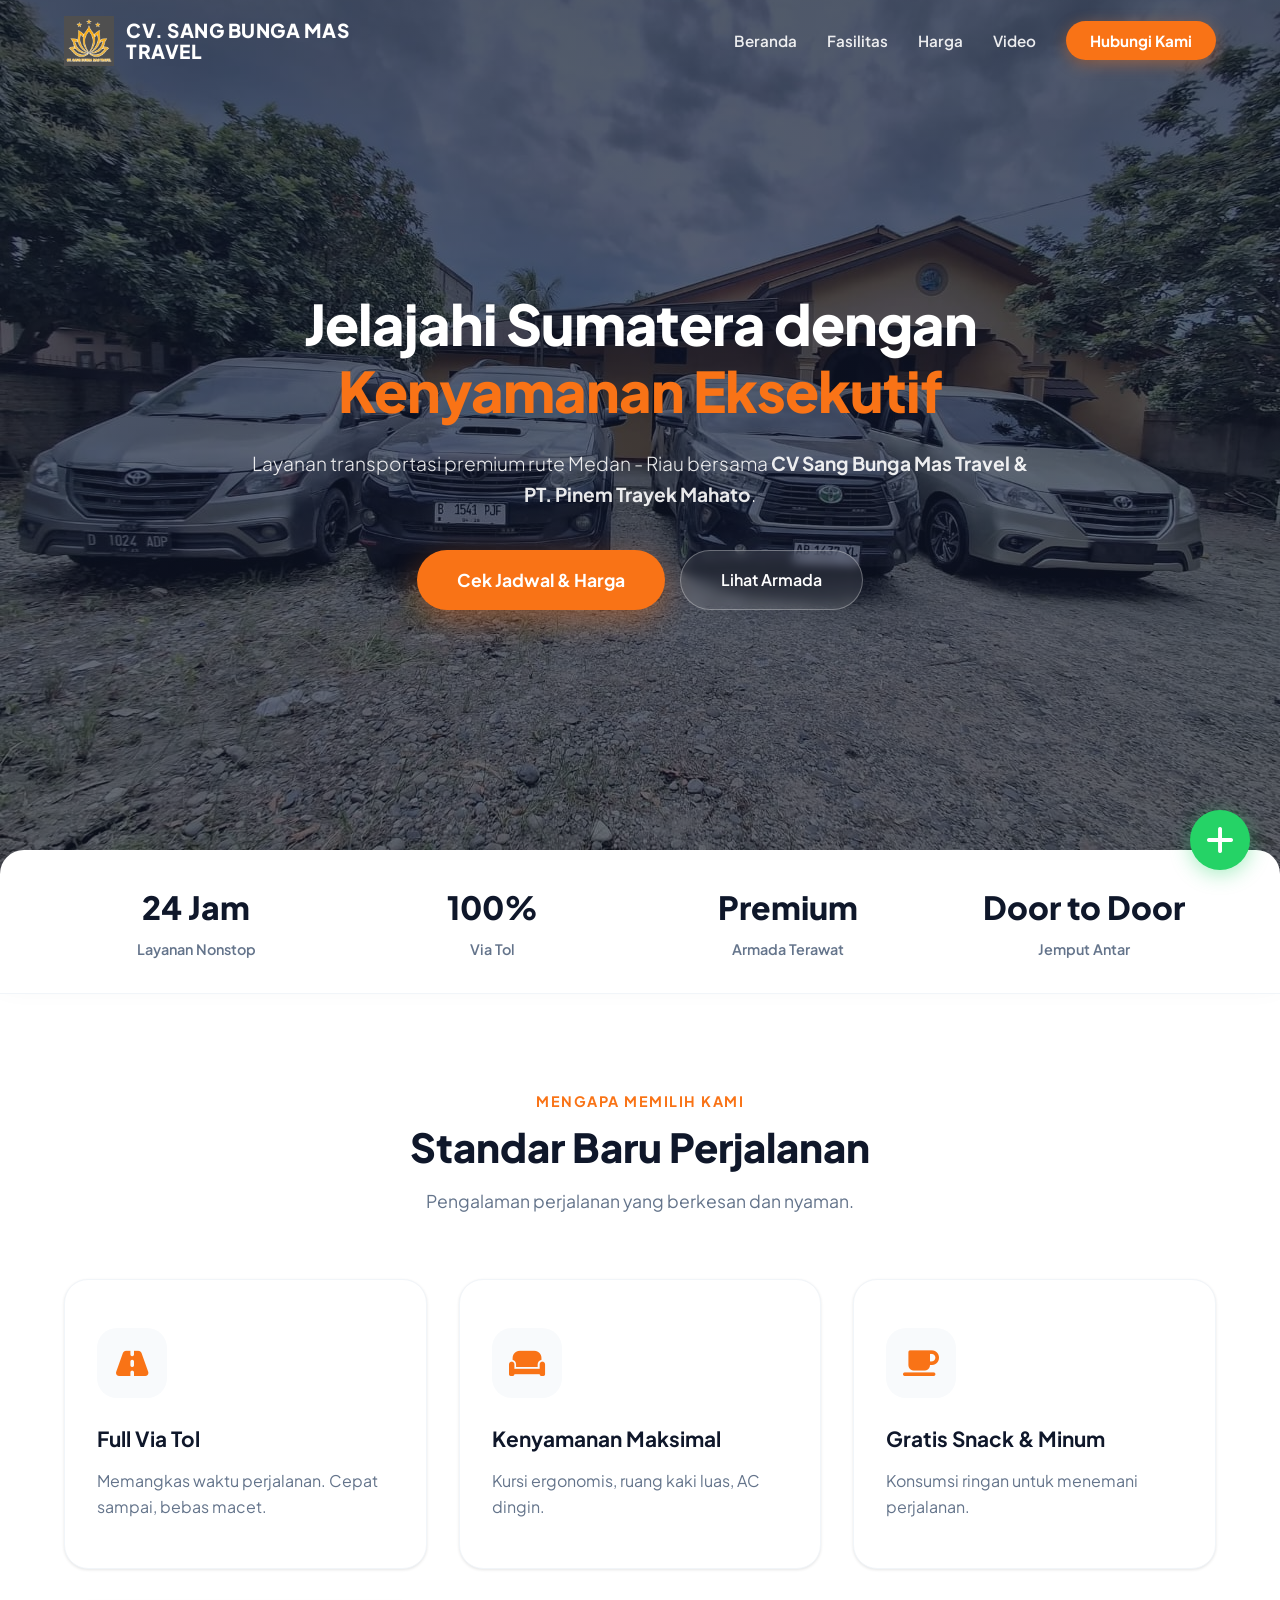
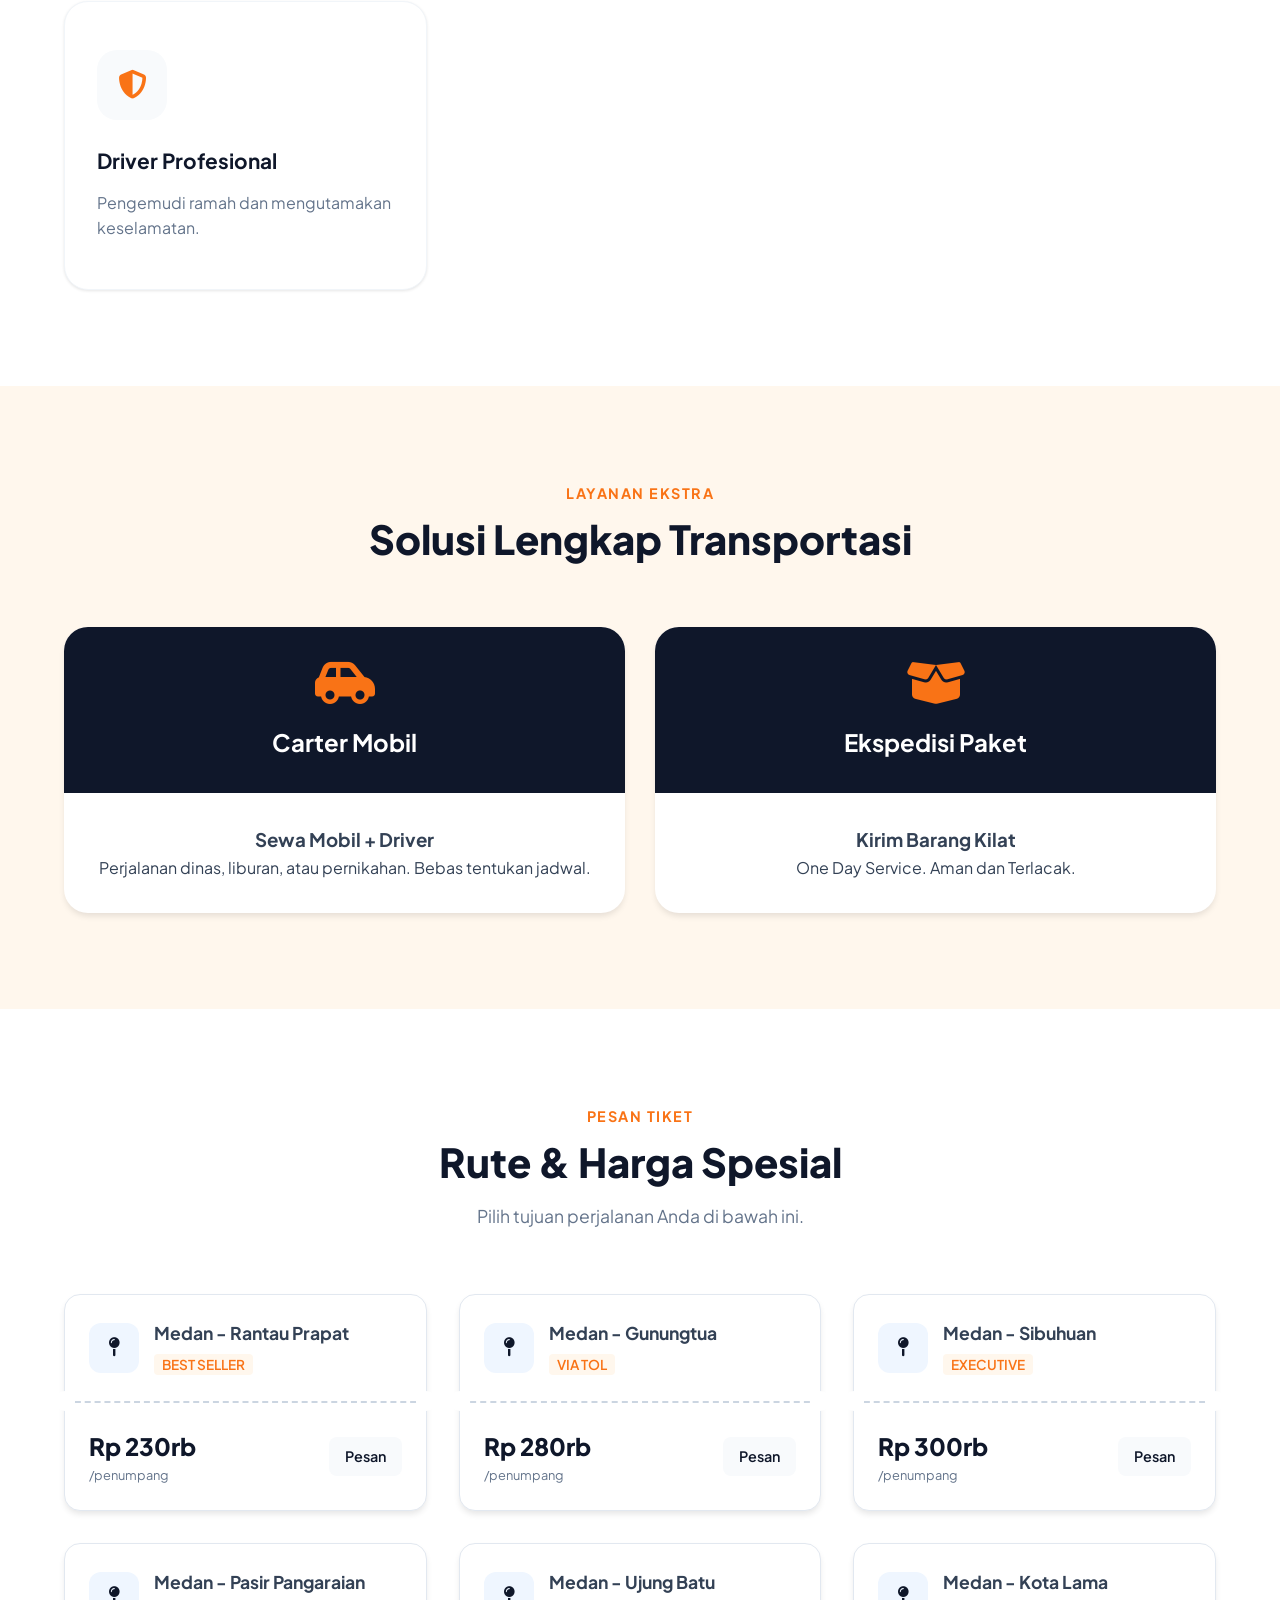
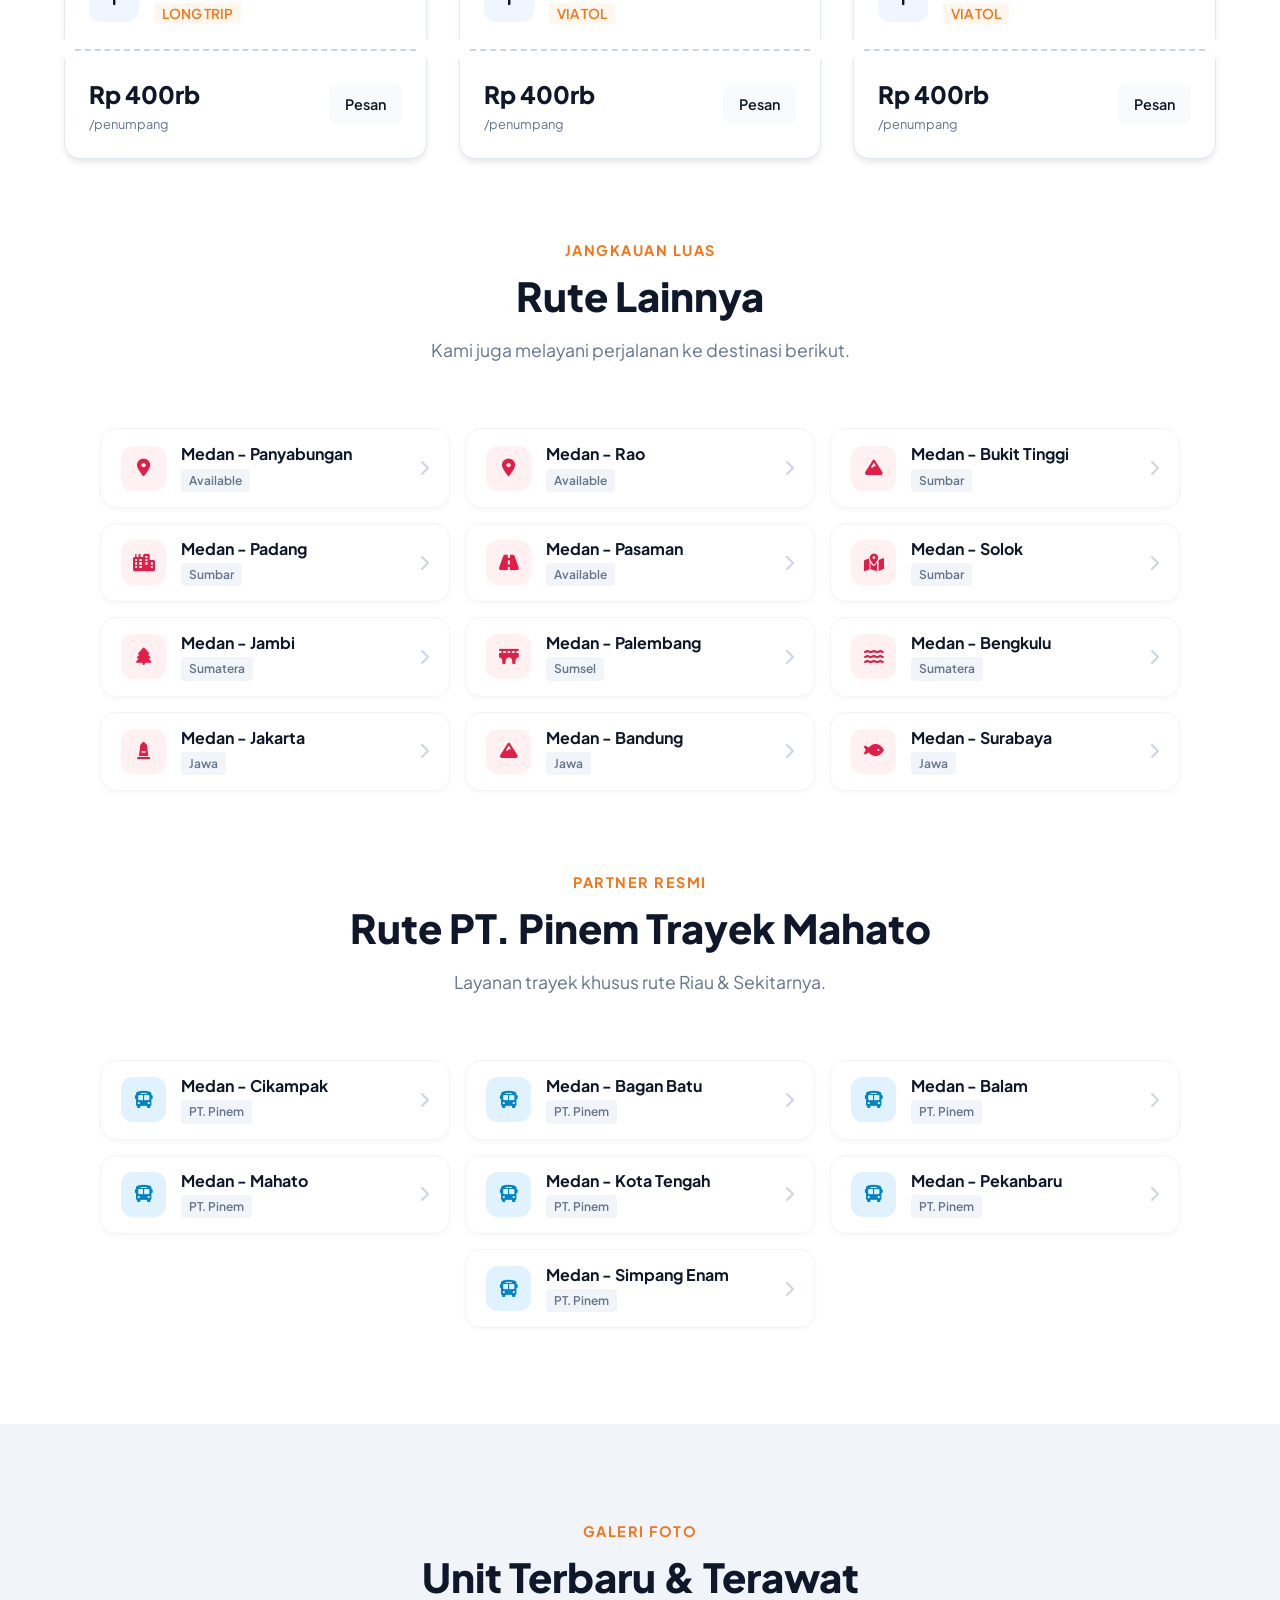
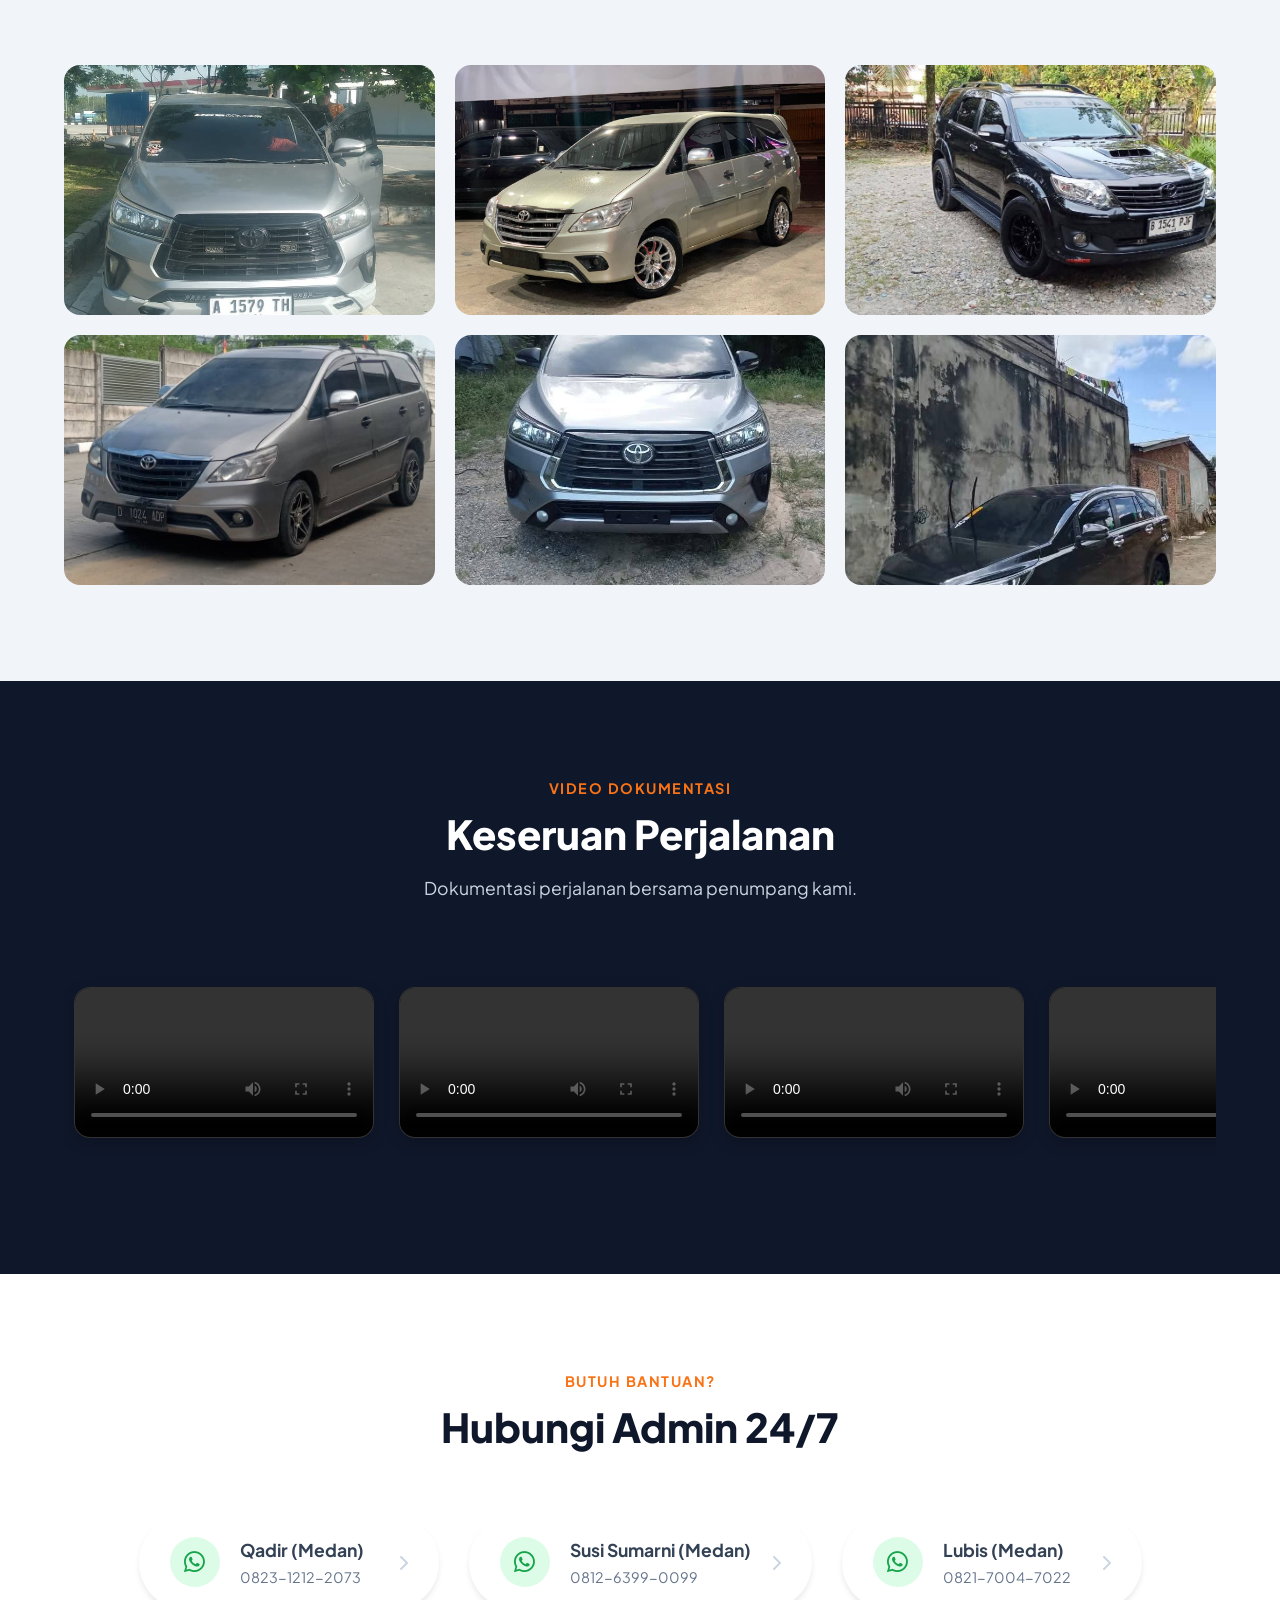
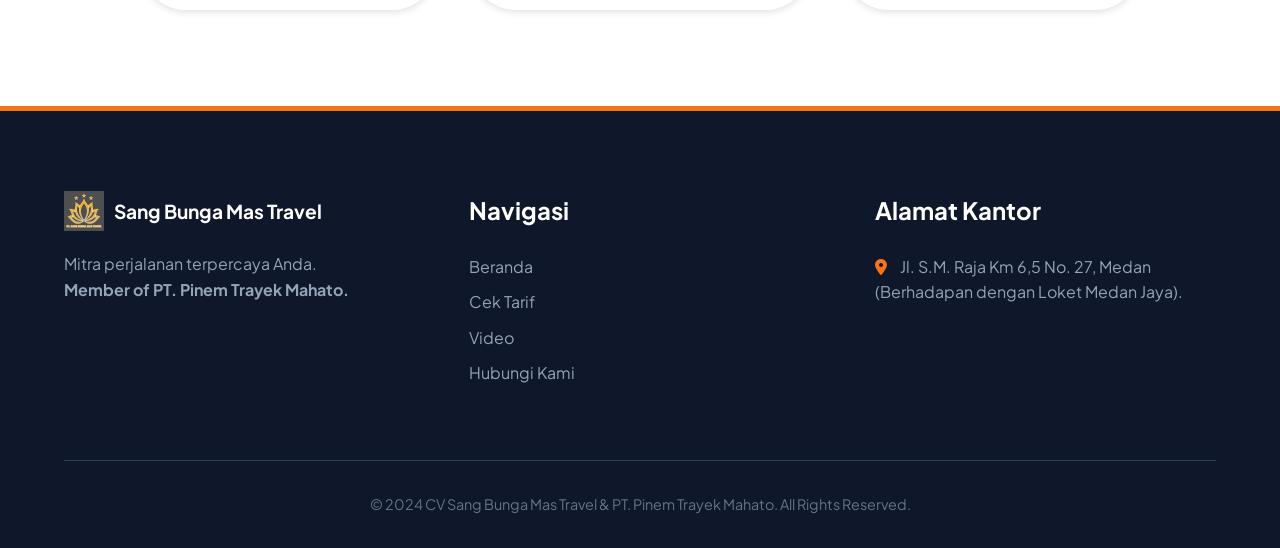
==== index.html @ c502b759 "first commit" ====
<!DOCTYPE html>
<html lang="id">
<head>
    <meta charset="UTF-8">
    <meta name="viewport" content="width=device-width, initial-scale=1.0, maximum-scale=1.0, user-scalable=no">
    
    <meta name="description" content="Jasa travel Medan ke Ujung Batu dengan armada nyaman, harga terjangkau, penjemputan alamat, dan jadwal keberangkatan setiap hari. Hubungi kami sekarang!">
    <meta name="keywords" content="travel medan ujung batu, travel medan riau, jasa travel medan ujung batu, tiket travel medan, travel sumatra utara riau">
    <meta name="google-site-verification" content="NxZfKQ0jMGj-FZvV-dn8zjUNQepj0a4dk4eoWYXp9YI" />
    <meta name="robots" content="index, follow">
    <meta name="googlebot" content="index, follow">
    <link rel="canonical" href="https://travelmedanujungbatu.com/">
    
    <meta property="og:title" content="Travel Medan ke Ujung Batu | Armada Nyaman & Penjemputan Alamat">
    <meta property="og:description" content="Layanan travel resmi rute Medan - Ujung Batu. Armada terbaru, aman, nyaman, harga murah, dan penjemputan langsung dari alamat.">
    <meta property="og:url" content="https://travelmedanujungbatu.com/">
    <meta property="og:image" content="https://travelmedanujungbatu.com/path-gambar-kamu.jpg">
    <meta property="og:type" content="website">

    <title>CV Sang Bunga Mas Travel - Executive Travel & Cargo</title>
    
    <link rel="preconnect" href="https://fonts.googleapis.com">
    <link rel="preconnect" href="https://fonts.gstatic.com" crossorigin>
    <link href="https://fonts.googleapis.com/css2?family=Plus+Jakarta+Sans:wght@300;400;500;600;700;800&display=swap" rel="stylesheet">
    
    <link rel="stylesheet" href="https://cdnjs.cloudflare.com/ajax/libs/font-awesome/6.4.0/css/all.min.css">
    
    <link rel="stylesheet" href="assets/css/style.css">
</head>
<body>

    <header id="header">
        <nav>
            <div class="logo-container">
                <a href="#">
                    <img src="assets/image/logo-sangbungamastravel.png" alt="Logo">
                </a>
                <a href="#" class="logo-text">
                    CV. Sang Bunga Mas<br>Travel
                </a>
            </div>
            <ul class="nav-links" id="navLinks">
                <li><a href="#home" onclick="toggleMenu()">Beranda</a></li>
                <li><a href="#features" onclick="toggleMenu()">Fasilitas</a></li>
                <li><a href="#pricing" onclick="toggleMenu()">Harga</a></li>
                <li><a href="#videos" onclick="toggleMenu()">Video</a></li>
                <li><a href="#contact" class="btn-nav-contact" onclick="toggleMenu()">Hubungi Kami</a></li>
            </ul>
            <div class="hamburger" onclick="toggleMenu()">
                <i class="fas fa-bars"></i>
            </div>
        </nav>
    </header>

    <section id="home" class="hero">
        <div class="hero-content reveal active">
            <h1>Jelajahi Sumatera dengan <br><span style="color: var(--accent);">Kenyamanan Eksekutif</span></h1>
            <p>Layanan transportasi premium rute Medan - Riau bersama <strong>CV Sang Bunga Mas Travel & PT. Pinem Trayek Mahato</strong>.</p>
            <div class="hero-buttons">
                <a href="#pricing" class="btn-primary">Cek Jadwal & Harga</a>
                <a href="#armada" class="btn-secondary">Lihat Armada</a>
            </div>
        </div>
    </section>

    <div class="stats-bar reveal">
        <div class="stats-container">
            <div class="stat-item"><h4>24 Jam</h4><p>Layanan Nonstop</p></div>
            <div class="stat-item"><h4>100%</h4><p>Via Tol</p></div>
            <div class="stat-item"><h4>Premium</h4><p>Armada Terawat</p></div>
            <div class="stat-item"><h4>Door to Door</h4><p>Jemput Antar</p></div>
        </div>
    </div>

    <section id="features" class="reveal">
        <div class="section-header">
            <span class="section-label">Mengapa Memilih Kami</span>
            <h2 class="section-title">Standar Baru Perjalanan</h2>
            <p class="section-desc">Pengalaman perjalanan yang berkesan dan nyaman.</p>
        </div>
        <div class="features-grid">
            <div class="feature-card"><div class="icon-wrapper"><i class="fas fa-road"></i></div><h3>Full Via Tol</h3><p style="color:#64748b;">Memangkas waktu perjalanan. Cepat sampai, bebas macet.</p></div>
            <div class="feature-card"><div class="icon-wrapper"><i class="fas fa-couch"></i></div><h3>Kenyamanan Maksimal</h3><p style="color:#64748b;">Kursi ergonomis, ruang kaki luas, AC dingin.</p></div>
            <div class="feature-card"><div class="icon-wrapper"><i class="fas fa-coffee"></i></div><h3>Gratis Snack & Minum</h3><p style="color:#64748b;">Konsumsi ringan untuk menemani perjalanan.</p></div>
            <div class="feature-card"><div class="icon-wrapper"><i class="fas fa-shield-alt"></i></div><h3>Driver Profesional</h3><p style="color:#64748b;">Pengemudi ramah dan mengutamakan keselamatan.</p></div>
        </div>
    </section>

    <section id="services" class="special-services reveal">
        <div class="section-header"><span class="section-label">Layanan Ekstra</span><h2 class="section-title">Solusi Lengkap Transportasi</h2></div>
        <div class="services-container">
            <div class="service-card"><div class="service-header"><i class="fas fa-car-side"></i><h2>Carter Mobil</h2></div><div class="service-body"><h3>Sewa Mobil + Driver</h3><p>Perjalanan dinas, liburan, atau pernikahan. Bebas tentukan jadwal.</p></div></div>
            <div class="service-card"><div class="service-header"><i class="fas fa-box-open"></i><h2>Ekspedisi Paket</h2></div><div class="service-body"><h3>Kirim Barang Kilat</h3><p>One Day Service. Aman dan Terlacak.</p></div></div>
        </div>
    </section>

    <section id="pricing" class="reveal">
        <div class="section-header">
            <span class="section-label">Pesan Tiket</span>
            <h2 class="section-title">Rute & Harga Spesial</h2>
            <p class="section-desc">Pilih tujuan perjalanan Anda di bawah ini.</p>
        </div>
        
        <div class="pricing-grid">
            <div class="ticket-card">
                <div class="ticket-top">
                    <div class="route-flex">
                        <div class="route-icon"><i class="fas fa-map-pin"></i></div>
                        <div class="route-details"><h3>Medan - Rantau Prapat</h3><span>BEST SELLER</span></div>
                    </div>
                </div>
                <div class="ticket-bottom">
                    <div><div class="price-big">Rp 230rb</div><div class="price-sub">/penumpang</div></div>
                    <a href="https://wa.me/6282312122073?text=Halo%20Admin%20Qadir,%20Saya%20mau%20pesan%20tiket%20Medan-RantauPrapat" class="btn-book-sm">Pesan</a>
                </div>
            </div>
            
            <div class="ticket-card">
                <div class="ticket-top">
                    <div class="route-flex">
                        <div class="route-icon"><i class="fas fa-map-pin"></i></div>
                        <div class="route-details"><h3>Medan - Gunungtua</h3><span>VIA TOL</span></div>
                    </div>
                </div>
                <div class="ticket-bottom">
                    <div><div class="price-big">Rp 280rb</div><div class="price-sub">/penumpang</div></div>
                    <a href="https://wa.me/6282312122073?text=Halo%20Admin%20Qadir,%20Saya%20mau%20pesan%20tiket%20Medan-Gunungtua" class="btn-book-sm">Pesan</a>
                </div>
            </div>

            <div class="ticket-card">
                <div class="ticket-top">
                    <div class="route-flex">
                        <div class="route-icon"><i class="fas fa-map-pin"></i></div>
                        <div class="route-details"><h3>Medan - Sibuhuan</h3><span>EXECUTIVE</span></div>
                    </div>
                </div>
                <div class="ticket-bottom">
                    <div><div class="price-big">Rp 300rb</div><div class="price-sub">/penumpang</div></div>
                    <a href="https://wa.me/6282312122073?text=Halo%20Admin%20Qadir,%20Saya%20mau%20pesan%20tiket%20Medan-Sibuhuan" class="btn-book-sm">Pesan</a>
                </div>
            </div>

            <div class="ticket-card">
                <div class="ticket-top">
                    <div class="route-flex">
                        <div class="route-icon"><i class="fas fa-map-pin"></i></div>
                        <div class="route-details"><h3>Medan - Pasir Pangaraian</h3><span>LONG TRIP</span></div>
                    </div>
                </div>
                <div class="ticket-bottom">
                    <div><div class="price-big">Rp 400rb</div><div class="price-sub">/penumpang</div></div>
                    <a href="https://wa.me/6282312122073?text=Halo%20Admin%20Qadir,%20Saya%20mau%20pesan%20tiket%20Medan-PasirPangaraian" class="btn-book-sm">Pesan</a>
                </div>
            </div>

            <div class="ticket-card">
                <div class="ticket-top">
                    <div class="route-flex">
                        <div class="route-icon"><i class="fas fa-map-pin"></i></div>
                        <div class="route-details"><h3>Medan - Ujung Batu</h3><span>VIA TOL</span></div>
                    </div>
                </div>
                <div class="ticket-bottom">
                    <div><div class="price-big">Rp 400rb</div><div class="price-sub">/penumpang</div></div>
                    <a href="https://wa.me/6282312122073?text=Halo%20Admin%20Qadir,%20Saya%20mau%20pesan%20tiket%20Medan-UjungBatu" class="btn-book-sm">Pesan</a>
                </div>
            </div>

            <div class="ticket-card">
                <div class="ticket-top">
                    <div class="route-flex">
                        <div class="route-icon"><i class="fas fa-map-pin"></i></div>
                        <div class="route-details"><h3>Medan - Kota Lama</h3><span>VIA TOL</span></div>
                    </div>
                </div>
                <div class="ticket-bottom">
                    <div><div class="price-big">Rp 400rb</div><div class="price-sub">/penumpang</div></div>
                    <a href="https://wa.me/6282312122073?text=Halo%20Admin%20Qadir,%20Saya%20mau%20pesan%20tiket%20Medan-KotaLama" class="btn-book-sm">Pesan</a>
                </div>
            </div>
        </div>

        <div class="section-header" style="margin-top: 5rem;">
            <span class="section-label">Jangkauan Luas</span>
            <h2 class="section-title">Rute Lainnya</h2>
            <p class="section-desc">Kami juga melayani perjalanan ke destinasi berikut.</p>
        </div>

        <div class="other-routes-grid reveal">
            <a href="https://wa.me/6282312122073?text=Cek%20Tarif%20Panyabungan" class="mini-route-card">
                <div class="mini-route-left"><div class="mini-icon"><i class="fas fa-map-marker-alt"></i></div><div class="mini-info"><h3>Medan - Panyabungan</h3><span class="mini-tag">Available</span></div></div>
                <div class="mini-arrow"><i class="fas fa-chevron-right"></i></div>
            </a>
            <a href="https://wa.me/6282312122073?text=Cek%20Tarif%20Rao" class="mini-route-card">
                <div class="mini-route-left"><div class="mini-icon"><i class="fas fa-map-marker-alt"></i></div><div class="mini-info"><h3>Medan - Rao</h3><span class="mini-tag">Available</span></div></div>
                <div class="mini-arrow"><i class="fas fa-chevron-right"></i></div>
            </a>
            <a href="https://wa.me/6282312122073?text=Cek%20Tarif%20BukitTinggi" class="mini-route-card">
                <div class="mini-route-left"><div class="mini-icon"><i class="fas fa-mountain"></i></div><div class="mini-info"><h3>Medan - Bukit Tinggi</h3><span class="mini-tag">Sumbar</span></div></div>
                <div class="mini-arrow"><i class="fas fa-chevron-right"></i></div>
            </a>
            <a href="https://wa.me/6282312122073?text=Cek%20Tarif%20Padang" class="mini-route-card">
                <div class="mini-route-left"><div class="mini-icon"><i class="fas fa-city"></i></div><div class="mini-info"><h3>Medan - Padang</h3><span class="mini-tag">Sumbar</span></div></div>
                <div class="mini-arrow"><i class="fas fa-chevron-right"></i></div>
            </a>
            <a href="https://wa.me/6282312122073?text=Cek%20Tarif%20Pasaman" class="mini-route-card">
                <div class="mini-route-left"><div class="mini-icon"><i class="fas fa-road"></i></div><div class="mini-info"><h3>Medan - Pasaman</h3><span class="mini-tag">Available</span></div></div>
                <div class="mini-arrow"><i class="fas fa-chevron-right"></i></div>
            </a>
            <a href="https://wa.me/6282312122073?text=Cek%20Tarif%20Solok" class="mini-route-card">
                <div class="mini-route-left"><div class="mini-icon"><i class="fas fa-map-marked-alt"></i></div><div class="mini-info"><h3>Medan - Solok</h3><span class="mini-tag">Sumbar</span></div></div>
                <div class="mini-arrow"><i class="fas fa-chevron-right"></i></div>
            </a>
            <a href="https://wa.me/6282312122073?text=Cek%20Tarif%20Jambi" class="mini-route-card">
                <div class="mini-route-left"><div class="mini-icon"><i class="fas fa-tree"></i></div><div class="mini-info"><h3>Medan - Jambi</h3><span class="mini-tag">Sumatera</span></div></div>
                <div class="mini-arrow"><i class="fas fa-chevron-right"></i></div>
            </a>
            <a href="https://wa.me/6282312122073?text=Cek%20Tarif%20Palembang" class="mini-route-card">
                <div class="mini-route-left"><div class="mini-icon"><i class="fas fa-bridge"></i></div><div class="mini-info"><h3>Medan - Palembang</h3><span class="mini-tag">Sumsel</span></div></div>
                <div class="mini-arrow"><i class="fas fa-chevron-right"></i></div>
            </a>
            <a href="https://wa.me/6282312122073?text=Cek%20Tarif%20Bengkulu" class="mini-route-card">
                <div class="mini-route-left"><div class="mini-icon"><i class="fas fa-water"></i></div><div class="mini-info"><h3>Medan - Bengkulu</h3><span class="mini-tag">Sumatera</span></div></div>
                <div class="mini-arrow"><i class="fas fa-chevron-right"></i></div>
            </a>
            <a href="https://wa.me/6282312122073?text=Cek%20Tarif%20Jakarta" class="mini-route-card">
                <div class="mini-route-left"><div class="mini-icon"><i class="fas fa-monument"></i></div><div class="mini-info"><h3>Medan - Jakarta</h3><span class="mini-tag">Jawa</span></div></div>
                <div class="mini-arrow"><i class="fas fa-chevron-right"></i></div>
            </a>
            <a href="https://wa.me/6282312122073?text=Cek%20Tarif%20Bandung" class="mini-route-card">
                <div class="mini-route-left"><div class="mini-icon"><i class="fas fa-mountain"></i></div><div class="mini-info"><h3>Medan - Bandung</h3><span class="mini-tag">Jawa</span></div></div>
                <div class="mini-arrow"><i class="fas fa-chevron-right"></i></div>
            </a>
            <a href="https://wa.me/6282312122073?text=Cek%20Tarif%20Surabaya" class="mini-route-card">
                <div class="mini-route-left"><div class="mini-icon"><i class="fas fa-fish"></i></div><div class="mini-info"><h3>Medan - Surabaya</h3><span class="mini-tag">Jawa</span></div></div>
                <div class="mini-arrow"><i class="fas fa-chevron-right"></i></div>
            </a>
        </div>

        <div class="section-header" style="margin-top: 5rem;">
            <span class="section-label">Partner Resmi</span>
            <h2 class="section-title">Rute PT. Pinem Trayek Mahato</h2>
            <p class="section-desc">Layanan trayek khusus rute Riau & Sekitarnya.</p>
        </div>

        <div class="other-routes-grid reveal">
            <a href="https://wa.me/6282312122073?text=Cek%20Tarif%20Cikampak" class="mini-route-card">
                <div class="mini-route-left"><div class="mini-icon" style="background:#e0f2fe; color:#0284c7;"><i class="fas fa-bus"></i></div><div class="mini-info"><h3>Medan - Cikampak</h3><span class="mini-tag">PT. Pinem</span></div></div>
                <div class="mini-arrow"><i class="fas fa-chevron-right"></i></div>
            </a>
            <a href="https://wa.me/6282312122073?text=Cek%20Tarif%20Bagan%20Batu" class="mini-route-card">
                <div class="mini-route-left"><div class="mini-icon" style="background:#e0f2fe; color:#0284c7;"><i class="fas fa-bus"></i></div><div class="mini-info"><h3>Medan - Bagan Batu</h3><span class="mini-tag">PT. Pinem</span></div></div>
                <div class="mini-arrow"><i class="fas fa-chevron-right"></i></div>
            </a>
            <a href="https://wa.me/6282312122073?text=Cek%20Tarif%20Balam" class="mini-route-card">
                <div class="mini-route-left"><div class="mini-icon" style="background:#e0f2fe; color:#0284c7;"><i class="fas fa-bus"></i></div><div class="mini-info"><h3>Medan - Balam</h3><span class="mini-tag">PT. Pinem</span></div></div>
                <div class="mini-arrow"><i class="fas fa-chevron-right"></i></div>
            </a>
            <a href="https://wa.me/6282312122073?text=Cek%20Tarif%20Mahato" class="mini-route-card">
                <div class="mini-route-left"><div class="mini-icon" style="background:#e0f2fe; color:#0284c7;"><i class="fas fa-bus"></i></div><div class="mini-info"><h3>Medan - Mahato</h3><span class="mini-tag">PT. Pinem</span></div></div>
                <div class="mini-arrow"><i class="fas fa-chevron-right"></i></div>
            </a>
            <a href="https://wa.me/6282312122073?text=Cek%20Tarif%20Kota%20Tengah" class="mini-route-card">
                <div class="mini-route-left"><div class="mini-icon" style="background:#e0f2fe; color:#0284c7;"><i class="fas fa-bus"></i></div><div class="mini-info"><h3>Medan - Kota Tengah</h3><span class="mini-tag">PT. Pinem</span></div></div>
                <div class="mini-arrow"><i class="fas fa-chevron-right"></i></div>
            </a>
            <a href="https://wa.me/6282312122073?text=Cek%20Tarif%20Pekanbaru" class="mini-route-card">
                <div class="mini-route-left"><div class="mini-icon" style="background:#e0f2fe; color:#0284c7;"><i class="fas fa-bus"></i></div><div class="mini-info"><h3>Medan - Pekanbaru</h3><span class="mini-tag">PT. Pinem</span></div></div>
                <div class="mini-arrow"><i class="fas fa-chevron-right"></i></div>
            </a>
            <a href="https://wa.me/6282312122073?text=Cek%20Tarif%20Simpang%20Enam" class="mini-route-card">
                <div class="mini-route-left"><div class="mini-icon" style="background:#e0f2fe; color:#0284c7;"><i class="fas fa-bus"></i></div><div class="mini-info"><h3>Medan - Simpang Enam</h3><span class="mini-tag">PT. Pinem</span></div></div>
                <div class="mini-arrow"><i class="fas fa-chevron-right"></i></div>
            </a>
        </div>
    </section>

    <section id="armada" class="reveal">
        <div class="section-header"><span class="section-label">Galeri Foto</span><h2 class="section-title">Unit Terbaru & Terawat</h2></div>
        <div class="gallery-grid">
            <div class="gallery-item" onclick="openModal(this)"><img src="assets/image/armada1.jpg" alt="Armada 1"><div class="gallery-overlay"><i class="fas fa-search-plus"></i></div></div>
            <div class="gallery-item" onclick="openModal(this)"><img src="assets/image/armada2.jpg" alt="Armada 2"><div class="gallery-overlay"><i class="fas fa-search-plus"></i></div></div>
            <div class="gallery-item" onclick="openModal(this)"><img src="assets/image/armada3.jpg" alt="Armada 3"><div class="gallery-overlay"><i class="fas fa-search-plus"></i></div></div>
            <div class="gallery-item" onclick="openModal(this)"><img src="assets/image/armada4.jpg" alt="Armada 4"><div class="gallery-overlay"><i class="fas fa-search-plus"></i></div></div>
            <div class="gallery-item" onclick="openModal(this)"><img src="assets/image/armada5.jpg" alt="Armada 5"><div class="gallery-overlay"><i class="fas fa-search-plus"></i></div></div>
            <div class="gallery-item" onclick="openModal(this)"><img src="assets/image/armada6.jpg" alt="Armada 6"><div class="gallery-overlay"><i class="fas fa-search-plus"></i></div></div>
        </div>
    </section>

    <section id="videos" class="reveal">
        <div class="section-header">
            <span class="section-label">Video Dokumentasi</span>
            <h2 class="section-title">Keseruan Perjalanan</h2>
            <p class="section-desc">Dokumentasi perjalanan bersama penumpang kami.</p>
        </div>
        <div class="video-carousel-container">
            <div class="video-card"><video controls><source src="assets/video/video1.mp4" type="video/mp4"></video></div>
            <div class="video-card"><video controls><source src="assets/video/video2.mp4" type="video/mp4"></video></div>
            <div class="video-card"><video controls><source src="assets/video/video3.mp4" type="video/mp4"></video></div>
            <div class="video-card"><video controls><source src="assets/video/video4.mp4" type="video/mp4"></video></div>
            <div class="video-card"><video controls><source src="assets/video/video5.mp4" type="video/mp4"></video></div>
            <div class="video-card"><video controls><source src="assets/video/video6.mp4" type="video/mp4"></video></div>
            <div class="video-card"><video controls><source src="assets/video/video7.mp4" type="video/mp4"></video></div>
            <div class="video-card"><video controls><source src="assets/video/video8.mp4" type="video/mp4"></video></div>
            <div class="video-card"><video controls><source src="assets/video/video9.mp4" type="video/mp4"></video></div>
            <div class="video-card"><video controls><source src="assets/video/video10.mp4" type="video/mp4"></video></div>
        </div>
    </section>

    <section id="contact" class="contact-section reveal">
        <div class="section-header"><span class="section-label">Butuh Bantuan?</span><h2 class="section-title">Hubungi Admin 24/7</h2></div>
        <div class="contact-grid">
            <a href="https://wa.me/6282312122073" target="_blank" class="contact-pill">
                <div class="wa-icon-circle"><i class="fab fa-whatsapp"></i></div>
                <div class="pill-info"><h4>Qadir (Medan)</h4><span>0823-1212-2073</span></div>
                <div class="pill-arrow"><i class="fas fa-chevron-right"></i></div>
            </a>
            <a href="https://wa.me/6281263990099" target="_blank" class="contact-pill">
                <div class="wa-icon-circle"><i class="fab fa-whatsapp"></i></div>
                <div class="pill-info"><h4>Susi Sumarni (Medan)</h4><span>0812-6399-0099</span></div>
                <div class="pill-arrow"><i class="fas fa-chevron-right"></i></div>
            </a>
            <a href="https://wa.me/6282170047022" target="_blank" class="contact-pill">
                <div class="wa-icon-circle"><i class="fab fa-whatsapp"></i></div>
                <div class="pill-info"><h4>Lubis (Medan)</h4><span>0821-7004-7022</span></div>
                <div class="pill-arrow"><i class="fas fa-chevron-right"></i></div>
            </a>
        </div>
    </section>

    <footer>
        <div class="footer-container">
            <div class="footer-col">
                <div style="display: flex; align-items: center; gap: 10px; margin-bottom: 20px;">
                    <img src="assets/image/logo-sangbungamastravel.png" alt="Logo" style="height: 40px;">
                    <h3 style="margin:0; font-size: 1.2rem;">Sang Bunga Mas Travel</h3>
                </div>
                <p>Mitra perjalanan terpercaya Anda.<br><strong>Member of PT. Pinem Trayek Mahato.</strong></p>
            </div>
            <div class="footer-col"><h3>Navigasi</h3><ul class="footer-links"><li><a href="#home">Beranda</a></li><li><a href="#pricing">Cek Tarif</a></li><li><a href="#videos">Video</a></li><li><a href="#contact">Hubungi Kami</a></li></ul></div>
            <div class="footer-col">
                <h3>Alamat Kantor</h3>
                <p><i class="fas fa-map-marker-alt" style="margin-right:10px; color: var(--accent);"></i> Jl. S.M. Raja Km 6,5 No. 27, Medan (Berhadapan dengan Loket Medan Jaya).</p>
            </div>
        </div>
        <div class="footer-bottom">
            &copy; 2024 CV Sang Bunga Mas Travel & PT. Pinem Trayek Mahato. All Rights Reserved.
        </div>
    </footer>

    <div class="fab-wrapper" id="waWidget">
        <ul class="fab-menu">
            <li><a href="https://wa.me/6282312122073?text=Halo%20Qadir,%20saya%20ingin%20tanya%20travel" target="_blank" class="admin-card"><div class="admin-avatar"><i class="fab fa-whatsapp"></i></div><div class="admin-info"><span class="admin-name">Qadir</span><span class="admin-status">Medan</span></div></a></li>
            <li><a href="https://wa.me/6281263990099?text=Halo%20Susi,%20saya%20ingin%20tanya%20travel" target="_blank" class="admin-card"><div class="admin-avatar"><i class="fab fa-whatsapp"></i></div><div class="admin-info"><span class="admin-name">Susi Sumarni</span><span class="admin-status">Medan</span></div></a></li>
            <li><a href="https://wa.me/6282170047022?text=Halo%20Lubis,%20saya%20ingin%20tanya%20travel" target="_blank" class="admin-card"><div class="admin-avatar"><i class="fab fa-whatsapp"></i></div><div class="admin-info"><span class="admin-name">Lubis</span><span class="admin-status">Medan</span></div></a></li>
        </ul>
        <div class="fab-trigger" id="waTrigger"><i class="fas fa-plus"></i></div>
    </div>

    <div id="myModal" class="modal" onclick="closeModal()"><span class="close-modal">&times;</span><img class="modal-content" id="img01"></div>

    <script src="assets/js/script.js"></script>

</body>
</html>
---- assets/css/style.css ----
/* --- 1. CORE VARIABLES & RESET --- */
:root {
    --primary: #0f172a;      /* Dark Navy */
    --primary-light: #1e293b; 
    --accent: #f97316;       /* Oranye Mewah */
    --accent-hover: #ea580c;
    --text-main: #334155;
    --text-light: #64748b;
    --bg-body: #f8fafc;
    --bg-white: #ffffff;
    
    --radius-md: 16px;
    --radius-lg: 24px;
    --shadow-sm: 0 1px 3px rgba(0,0,0,0.1);
    --shadow-md: 0 4px 6px -1px rgba(0,0,0,0.1);
    --shadow-lg: 0 20px 25px -5px rgba(0,0,0,0.1);
}

* { margin: 0; padding: 0; box-sizing: border-box; }

html { scroll-behavior: smooth; }

body {
    font-family: 'Plus Jakarta Sans', sans-serif;
    background-color: var(--bg-body);
    color: var(--text-main);
    line-height: 1.6;
    overflow-x: hidden;
}

a { text-decoration: none; color: inherit; transition: 0.3s ease; }
ul { list-style: none; }
img, video { max-width: 100%; display: block; }

/* --- 2. ANIMATIONS --- */
.reveal {
    opacity: 0;
    transform: translateY(30px);
    transition: all 0.8s cubic-bezier(0.5, 0, 0, 1);
}
.reveal.active {
    opacity: 1;
    transform: translateY(0);
}

/* --- 3. HEADER --- */
header {
    position: fixed; top: 0; left: 0; width: 100%; z-index: 1000;
    transition: 0.4s ease; padding: 1rem 5%; background: transparent;
}
header.scrolled {
    background: rgba(255, 255, 255, 0.95);
    backdrop-filter: blur(10px);
    padding: 0.8rem 5%;
    box-shadow: var(--shadow-sm);
    border-bottom: 1px solid rgba(0,0,0,0.05);
}
nav {
    max-width: 1280px; margin: 0 auto;
    display: flex; justify-content: space-between; align-items: center;
}
.logo-container { display: flex; align-items: center; gap: 12px; }
.logo-container img { height: 50px; width: auto; }
.logo-text {
    font-weight: 800; font-size: 1.2rem; line-height: 1.1; color: var(--bg-white); 
    text-transform: uppercase; letter-spacing: 0.5px; transition: 0.3s;
}
header.scrolled .logo-text { color: var(--primary); } 

.nav-links { display: flex; gap: 30px; align-items: center; }
.nav-links a {
    font-weight: 600; font-size: 0.95rem; color: rgba(255,255,255,0.9); position: relative;
}
.nav-links a::after {
    content: ''; position: absolute; width: 0; height: 2px; bottom: -5px; left: 0; background-color: var(--accent); transition: 0.3s;
}
.nav-links a:hover::after { width: 100%; }
header.scrolled .nav-links a { color: var(--text-main); }
header.scrolled .nav-links a:hover { color: var(--accent); }

.btn-nav-contact {
    background: var(--accent); color: white !important; padding: 10px 24px;
    border-radius: 50px; font-weight: 700 !important; box-shadow: 0 4px 15px rgba(249, 115, 22, 0.4);
}
.btn-nav-contact:hover { background: var(--accent-hover); transform: translateY(-2px); }
.btn-nav-contact::after { display: none; }

.hamburger { display: none; font-size: 1.5rem; color: white; cursor: pointer; }
header.scrolled .hamburger { color: var(--primary); }

/* --- 4. HERO SECTION --- */
.hero {
    height: 100vh;
    background: linear-gradient(rgba(15, 23, 42, 0.7), rgba(15, 23, 42, 0.6)), url('../image/hero-bg.jpg');
    background-attachment: fixed;
    background-position: center;
    background-size: cover;
    display: flex; align-items: center; justify-content: center;
    text-align: center; color: white; padding: 0 20px; position: relative;
}
.hero-content { max-width: 800px; z-index: 2; }
.badge-hero {
    display: inline-block; background: rgba(255,255,255,0.15); backdrop-filter: blur(5px);
    padding: 8px 20px; border-radius: 50px; font-size: 0.9rem; font-weight: 600;
    margin-bottom: 20px; border: 1px solid rgba(255,255,255,0.2);
    text-transform: uppercase; letter-spacing: 1px;
}
.hero h1 { font-size: 3.5rem; font-weight: 800; margin-bottom: 1.5rem; line-height: 1.2; letter-spacing: -1px; }
.hero p { font-size: 1.2rem; color: rgba(255,255,255,0.9); margin-bottom: 2.5rem; font-weight: 300; }
.hero-buttons { display: flex; gap: 15px; justify-content: center; flex-wrap: wrap; }
.btn-primary {
    background: var(--accent); color: white; padding: 16px 40px; border-radius: 50px;
    font-weight: 700; font-size: 1.1rem; box-shadow: 0 10px 30px rgba(249, 115, 22, 0.4);
}
.btn-primary:hover { transform: translateY(-5px); box-shadow: 0 20px 40px rgba(249, 115, 22, 0.6); }
.btn-secondary {
    background: rgba(255,255,255,0.1); backdrop-filter: blur(5px); color: white;
    padding: 16px 40px; border-radius: 50px; font-weight: 600; border: 1px solid rgba(255,255,255,0.3);
}
.btn-secondary:hover { background: white; color: var(--primary); }

/* --- 5. STATS BAR --- */
.stats-bar {
    background: white; padding: 2rem 5%; margin-top: -50px; position: relative; z-index: 10;
    border-radius: var(--radius-lg) var(--radius-lg) 0 0; box-shadow: 0 -10px 30px rgba(0,0,0,0.05);
    border-bottom: 1px solid #f1f5f9;
}
.stats-container {
    max-width: 1200px; margin: 0 auto; display: grid; grid-template-columns: repeat(auto-fit, minmax(200px, 1fr));
    gap: 2rem; text-align: center;
}
.stat-item h4 { font-size: 2rem; font-weight: 800; color: var(--primary); margin-bottom: 5px; }
.stat-item p { font-size: 0.9rem; color: var(--text-light); font-weight: 600; }

/* --- 6. SECTIONS & HEADER --- */
section { padding: 6rem 5%; }
.section-header { text-align: center; margin-bottom: 4rem; max-width: 700px; margin-left: auto; margin-right: auto; }
.section-label { color: var(--accent); font-weight: 700; text-transform: uppercase; font-size: 0.9rem; letter-spacing: 1.5px; display: block; margin-bottom: 10px; }
.section-title { font-size: 2.5rem; font-weight: 800; color: var(--primary); margin-bottom: 1rem; line-height: 1.2; }
.section-desc { color: var(--text-light); font-size: 1.1rem; }

/* --- 7. FEATURES --- */
.features-grid {
    display: grid; grid-template-columns: repeat(auto-fit, minmax(280px, 1fr)); gap: 2rem; max-width: 1280px; margin: 0 auto;
}
.feature-card {
    background: white; padding: 3rem 2rem; border-radius: var(--radius-lg); box-shadow: var(--shadow-sm);
    transition: all 0.4s ease; border: 1px solid #f1f5f9; position: relative; overflow: hidden;
}
.feature-card:hover { transform: translateY(-10px); box-shadow: var(--shadow-lg); border-color: transparent; }
.icon-wrapper {
    width: 70px; height: 70px; background: var(--bg-body); border-radius: 20px; display: flex; align-items: center; justify-content: center;
    margin-bottom: 1.5rem; font-size: 1.8rem; color: var(--accent); transition: 0.4s;
}
.feature-card:hover .icon-wrapper { background: var(--accent); color: white; transform: rotate(5deg); }
.feature-card h3 { font-size: 1.3rem; font-weight: 700; margin-bottom: 0.8rem; color: var(--primary); }

/* --- 8. SERVICES --- */
.services-container {
    display: flex; flex-wrap: wrap; justify-content: center; gap: 30px; max-width: 1200px; margin: 0 auto;
}
.service-card {
    flex: 1; min-width: 300px; background: white; border-radius: var(--radius-lg); overflow: hidden;
    box-shadow: var(--shadow-md); transition: 0.4s; display: flex; flex-direction: column;
}
.service-card:hover { transform: translateY(-10px); box-shadow: var(--shadow-lg); }
.service-header { background: var(--primary); padding: 2rem; text-align: center; color: white; }
.service-header i { font-size: 3rem; margin-bottom: 1rem; color: var(--accent); }
.service-body { padding: 2rem; text-align: center; }

/* --- 9. PRICING (ORIGINAL TICKET STYLE) --- */
.pricing-grid {
    display: grid; grid-template-columns: repeat(auto-fit, minmax(320px, 1fr)); 
    gap: 2rem; max-width: 1200px; margin: 0 auto;
}
.ticket-card {
    background: white; border-radius: var(--radius-md); box-shadow: var(--shadow-md);
    display: flex; flex-direction: column; transition: 0.3s; border: 1px solid #e2e8f0; position: relative;
}
.ticket-card:hover { border-color: var(--accent); box-shadow: var(--shadow-lg); transform: scale(1.02); }

.ticket-top { padding: 1.5rem; border-bottom: 2px dashed #cbd5e1; position: relative; }
.ticket-top::before, .ticket-top::after {
    content: ''; position: absolute; bottom: -10px; width: 20px; height: 20px; 
    background: var(--bg-body); border-radius: 50%;
}
/* Background Fix for Ticket Holes */
#pricing .ticket-top::before, #pricing .ticket-top::after { background: white; } 

.ticket-top::before { left: -10px; } 
.ticket-top::after { right: -10px; }

.route-flex { display: flex; align-items: center; gap: 15px; }
.route-icon { 
    width: 50px; height: 50px; background: #eff6ff; border-radius: 12px; 
    color: var(--primary); display: flex; align-items: center; justify-content: center; font-size: 1.2rem;
}
.route-details h3 { font-size: 1.1rem; font-weight: 700; margin-bottom: 4px; }
.route-details span { font-size: 0.85rem; color: var(--accent); font-weight: 600; background: #fff7ed; padding: 2px 8px; border-radius: 4px; }

.ticket-bottom { padding: 1.5rem; display: flex; justify-content: space-between; align-items: center; }
.price-big { font-size: 1.5rem; font-weight: 800; color: var(--primary); }
.price-sub { font-size: 0.8rem; color: var(--text-light); }

.btn-book-sm {
    background: var(--bg-body); color: var(--primary); padding: 8px 16px; border-radius: 8px;
    font-weight: 600; font-size: 0.9rem; transition: 0.2s;
}
.ticket-card:hover .btn-book-sm { background: var(--primary); color: white; }

/* --- 10. GALLERY --- */
.gallery-grid {
    display: grid; grid-template-columns: repeat(auto-fill, minmax(300px, 1fr)); gap: 20px; max-width: 1280px; margin: 0 auto;
}
.gallery-item { border-radius: var(--radius-md); overflow: hidden; position: relative; height: 250px; cursor: pointer; }
.gallery-item img { width: 100%; height: 100%; object-fit: cover; transition: transform 0.6s ease; }
.gallery-overlay {
    position: absolute; inset: 0; background: rgba(0,0,0,0.4); opacity: 0; transition: 0.3s;
    display: flex; align-items: center; justify-content: center;
}
.gallery-overlay i { color: white; font-size: 2rem; transform: scale(0); transition: 0.3s; }
.gallery-item:hover img { transform: scale(1.1); }
.gallery-item:hover .gallery-overlay { opacity: 1; }
.gallery-item:hover .gallery-overlay i { transform: scale(1); }

/* --- 11. VIDEO CAROUSEL (STANDARD PLAYER SCROLLABLE) --- */
.video-carousel-container {
    max-width: 1280px; margin: 0 auto; 
    display: flex; gap: 25px; 
    overflow-x: auto; padding: 20px 10px 40px 10px;
    scroll-snap-type: x mandatory; 
    -webkit-overflow-scrolling: touch;
}
.video-carousel-container::-webkit-scrollbar { height: 8px; }
.video-carousel-container::-webkit-scrollbar-track { background: #f1f5f9; border-radius: 10px; }
.video-carousel-container::-webkit-scrollbar-thumb { background: #cbd5e1; border-radius: 10px; }
.video-carousel-container::-webkit-scrollbar-thumb:hover { background: var(--accent); }

.video-card {
    flex: 0 0 300px; /* Standard card width */
    background: #000; 
    border-radius: 16px; 
    overflow: hidden; 
    scroll-snap-align: center; 
    box-shadow: 0 5px 15px rgba(0,0,0,0.2);
    position: relative;
    border: 1px solid rgba(255,255,255,0.2);
}
/* Maintain Aspect Ratio inside the card */
.video-card video { 
    width: 100%; 
    height: 100%; 
    object-fit: contain; /* Show full video */
    display: block;
    max-height: 500px; /* Limit height so it doesn't look huge */
}

/* --- 12. CONTACT --- */
.contact-grid { display: flex; gap: 30px; justify-content: center; flex-wrap: wrap; margin-top: 40px; }
.contact-pill {
    background: white; padding: 20px 30px; border-radius: 50px; display: flex; align-items: center; gap: 20px;
    box-shadow: var(--shadow-md); transition: 0.3s; border: 1px solid transparent; min-width: 300px;
}
.contact-pill:hover { transform: translateY(-5px); border-color: #25d366; box-shadow: var(--shadow-lg); }
.wa-icon-circle {
    width: 50px; height: 50px; background: #dcfce7; color: #16a34a; border-radius: 50%;
    display: flex; align-items: center; justify-content: center; font-size: 1.5rem;
}
.pill-info h4 { font-size: 1.1rem; font-weight: 700; }
.pill-info span { color: var(--text-light); font-size: 0.9rem; }
.pill-arrow { margin-left: auto; color: #cbd5e1; }

/* --- 13. FOOTER --- */
footer {
    background: var(--primary); color: white; padding: 5rem 5% 2rem; text-align: left; border-top: 5px solid var(--accent);
}
.footer-container {
    max-width: 1200px; margin: 0 auto; display: grid; grid-template-columns: repeat(auto-fit, minmax(250px, 1fr)); gap: 4rem;
}
.footer-col h3 { font-size: 1.5rem; margin-bottom: 1.5rem; color: white; }
.footer-col p { color: #94a3b8; margin-bottom: 20px; }
.footer-links li { margin-bottom: 10px; }
.footer-links a { color: #94a3b8; }
.footer-links a:hover { color: var(--accent); padding-left: 5px; }
.footer-bottom {
    border-top: 1px solid #334155; margin-top: 4rem; padding-top: 2rem; text-align: center; color: #64748b; font-size: 0.9rem;
}

/* --- 14. WHATSAPP WIDGET (CLICK) --- */
.fab-wrapper {
    position: fixed; bottom: 30px; right: 30px; z-index: 9999;
    display: flex; flex-direction: column; align-items: flex-end;
    pointer-events: auto;
}
.fab-menu {
    list-style: none; margin-bottom: 15px; display: flex; flex-direction: column; gap: 12px; align-items: flex-end;
    opacity: 0; visibility: hidden; transform: translateY(20px) scale(0.9);
    transition: all 0.3s cubic-bezier(0.165, 0.84, 0.44, 1);
}
.fab-wrapper.active .fab-menu { opacity: 1; visibility: visible; transform: translateY(0) scale(1); }

.fab-trigger {
    width: 60px; height: 60px; background-color: #25d366; border-radius: 50%;
    box-shadow: 0 4px 20px rgba(37, 211, 102, 0.4); display: flex; justify-content: center; align-items: center;
    font-size: 32px; color: white; cursor: pointer; position: relative; transition: all 0.3s; animation: subtle-bounce 3s infinite;
}
.fab-wrapper.active .fab-trigger { transform: rotate(135deg); background-color: #ef4444; box-shadow: 0 8px 25px rgba(239, 68, 68, 0.6); }

.admin-card {
    display: flex; align-items: center; background: white; padding: 10px 15px 10px 10px; border-radius: 50px;
    text-decoration: none; box-shadow: 0 5px 15px rgba(0,0,0,0.1); transition: 0.2s; border: 2px solid transparent; min-width: 160px;
}
.admin-card:hover { transform: translateX(-5px); border-color: #25d366; }
.admin-avatar {
    width: 40px; height: 40px; background: #dcfce7; color: #16a34a; border-radius: 50%;
    display: flex; justify-content: center; align-items: center; font-size: 1.2rem; margin-right: 10px;
}
.admin-name { font-size: 0.9rem; font-weight: 700; color: #333; line-height: 1.1; }
.admin-status { font-size: 0.7rem; color: #25d366; font-weight: 600; display: flex; align-items: center; gap: 4px; }
.admin-status::before { content: ''; display: block; width: 6px; height: 6px; background: #25d366; border-radius: 50%; }
@keyframes subtle-bounce { 0%, 100% { transform: translateY(0); } 50% { transform: translateY(-5px); } }

/* --- 15. LIGHTBOX --- */
.modal { display: none; position: fixed; z-index: 2000; inset: 0; background: rgba(0,0,0,0.95); backdrop-filter: blur(5px); justify-content: center; align-items: center; }
.modal-content { max-width: 90%; max-height: 90vh; border-radius: 8px; box-shadow: 0 0 50px rgba(0,0,0,0.5); animation: zoomIn 0.3s; }
@keyframes zoomIn { from{transform: scale(0.9); opacity: 0;} to{transform: scale(1); opacity: 1;} }
.close-modal { position: absolute; top: 20px; right: 30px; color: white; font-size: 3rem; cursor: pointer; }

/* --- NEW: RUTE LAINNYA (CENTERED FLEXBOX) --- */
.other-routes-grid {
    display: flex; flex-wrap: wrap; justify-content: center; gap: 15px; max-width: 1200px; margin: 0 auto;
}
.mini-route-card {
    display: flex; align-items: center; justify-content: space-between;
    background: white; padding: 15px 20px; border-radius: 16px;
    border: 1px solid #f1f5f9; box-shadow: 0 2px 5px rgba(0,0,0,0.03);
    transition: all 0.3s ease; text-decoration: none; cursor: pointer;
    flex: 1 1 300px; max-width: 350px;
}
.mini-route-card:hover {
    border-color: var(--accent); transform: translateY(-5px); box-shadow: 0 10px 20px rgba(0,0,0,0.08);
}
.mini-route-left { display: flex; align-items: center; gap: 15px; }
.mini-icon {
    width: 45px; height: 45px; background: #fff1f2; color: #e11d48;
    border-radius: 12px; display: flex; align-items: center; justify-content: center;
    font-size: 1.1rem; flex-shrink: 0;
}
.mini-info h3 { font-size: 1rem; font-weight: 700; color: var(--primary); margin-bottom: 2px; line-height: 1.2; }
.mini-tag {
    font-size: 0.75rem; font-weight: 600; color: var(--text-light);
    background: #f1f5f9; padding: 2px 8px; border-radius: 4px; display: inline-block;
}
.mini-route-card:hover .mini-tag { background: var(--accent); color: white; }
.mini-arrow { color: #cbd5e1; transition: 0.3s; }
.mini-route-card:hover .mini-arrow { color: var(--accent); transform: translateX(5px); }

/* ================= SECTION BACKGROUNDS ================= */
#features { background-color: #ffffff; }
#services { background-color: #fff7ed; } 
#pricing { background-color: #ffffff; }
#armada { background-color: #f1f5f9; }
#videos { background-color: #0f172a; color: white; }
#videos .section-title { color: #ffffff; }
#videos .section-desc { color: #cbd5e1; }
#contact { background-color: #ffffff; }

/* ================= MOBILE OPTIMIZATION ================= */
@media (max-width: 768px) {
    section { padding: 3rem 1.5rem; }
    .hero h1 { font-size: 2rem; }
    .hero p { font-size: 1rem; }
    .hero { background-attachment: scroll; }
    .nav-links {
        position: absolute; top: 100%; left: 0; width: 100%; 
        background: #ffffff; flex-direction: column; padding: 2rem; gap: 1.5rem; 
        box-shadow: 0 10px 30px rgba(0,0,0,0.1); transform: translateY(-150%); 
        transition: 0.4s; z-index: 999; border-top: 1px solid #f1f5f9;
    }
    .nav-links.active { transform: translateY(0); }
    .nav-links a { color: var(--primary) !important; font-size: 1.1rem; font-weight: 700; }
    .hamburger { display: block; color: white; }
    header.scrolled .hamburger { color: var(--primary); }
    .stats-container { grid-template-columns: 1fr 1fr; gap: 1.5rem; }
    .stats-bar { padding: 2rem 1.5rem; margin-top: -30px; }
    
    /* Grid Updates for Mobile */
    .features-grid, .pricing-grid, .services-container { grid-template-columns: 1fr; display: grid; }
    .mini-route-card { flex: 1 1 100%; max-width: 100%; }
    .btn-nav-contact { width: 100%; text-align: center; justify-content: center; }
    .fab-wrapper { bottom: 25px; right: 20px; }
    .gallery-grid { grid-template-columns: 1fr; }
}
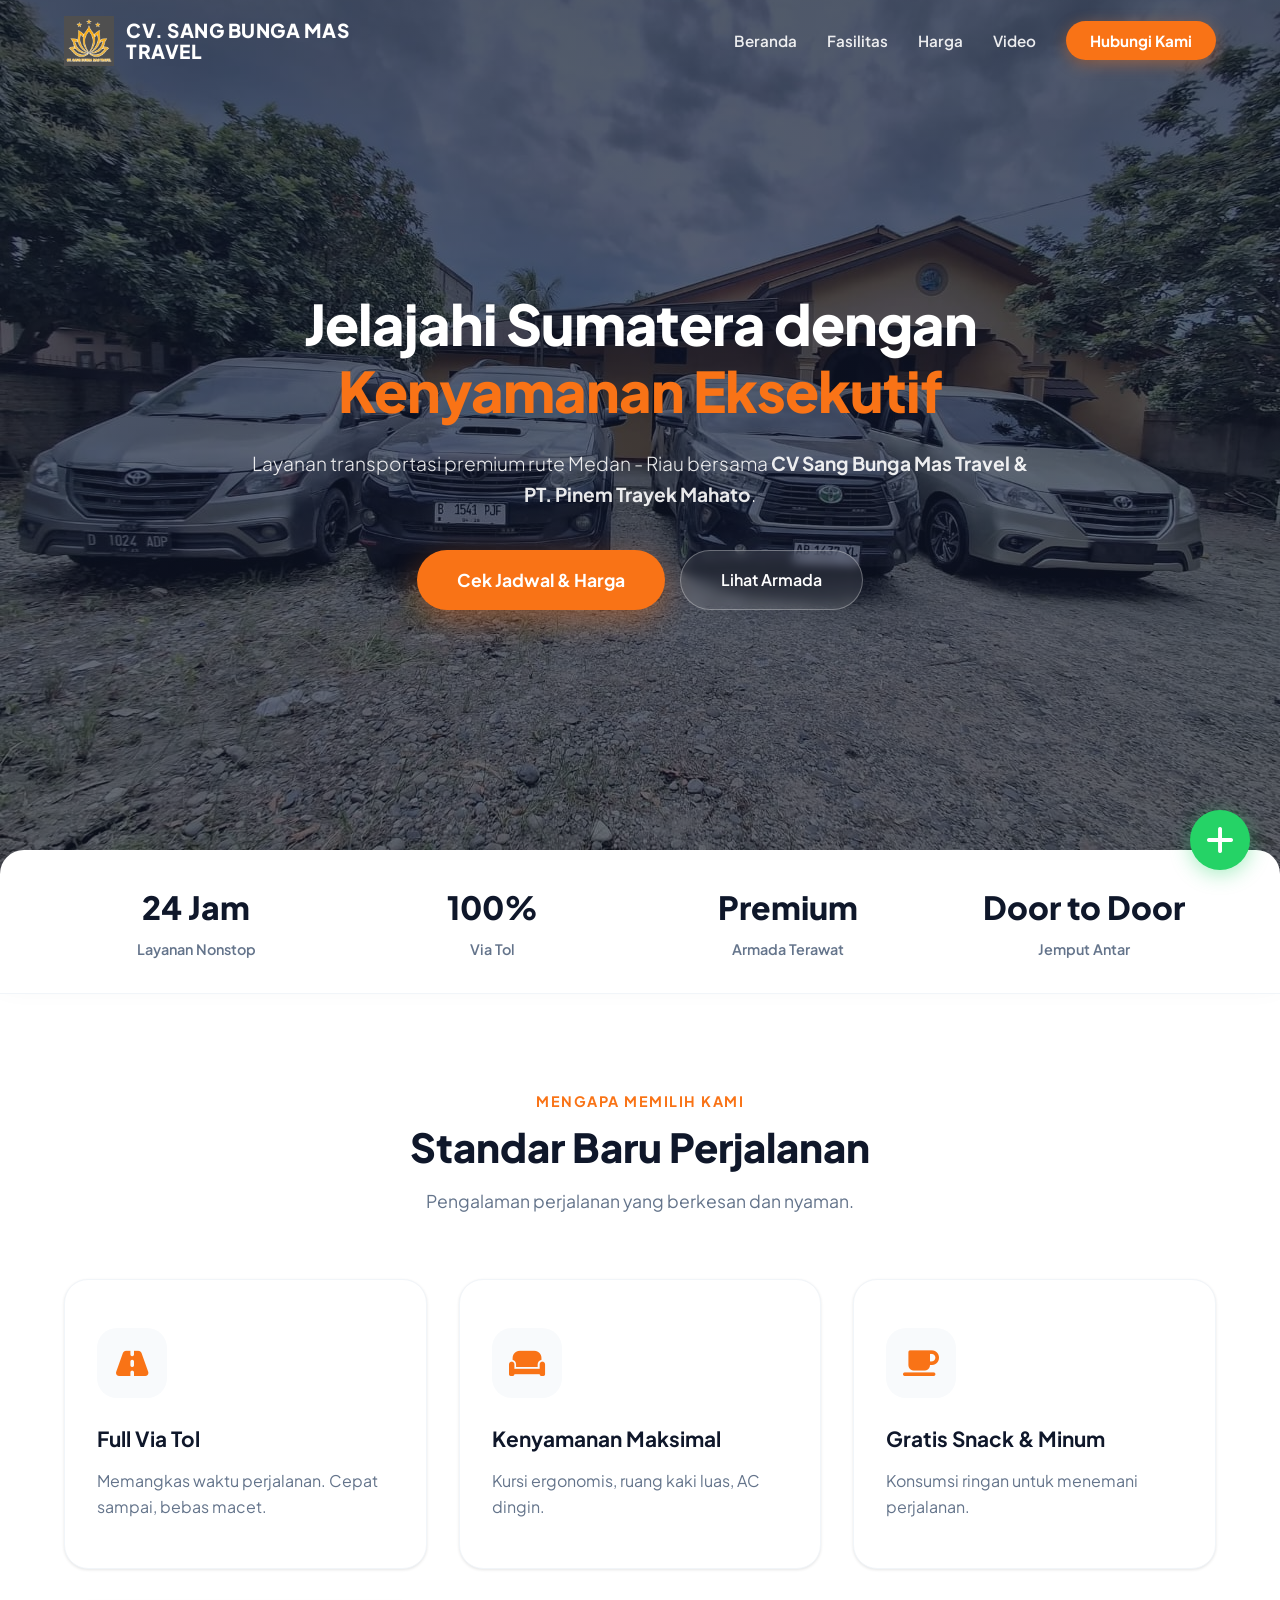
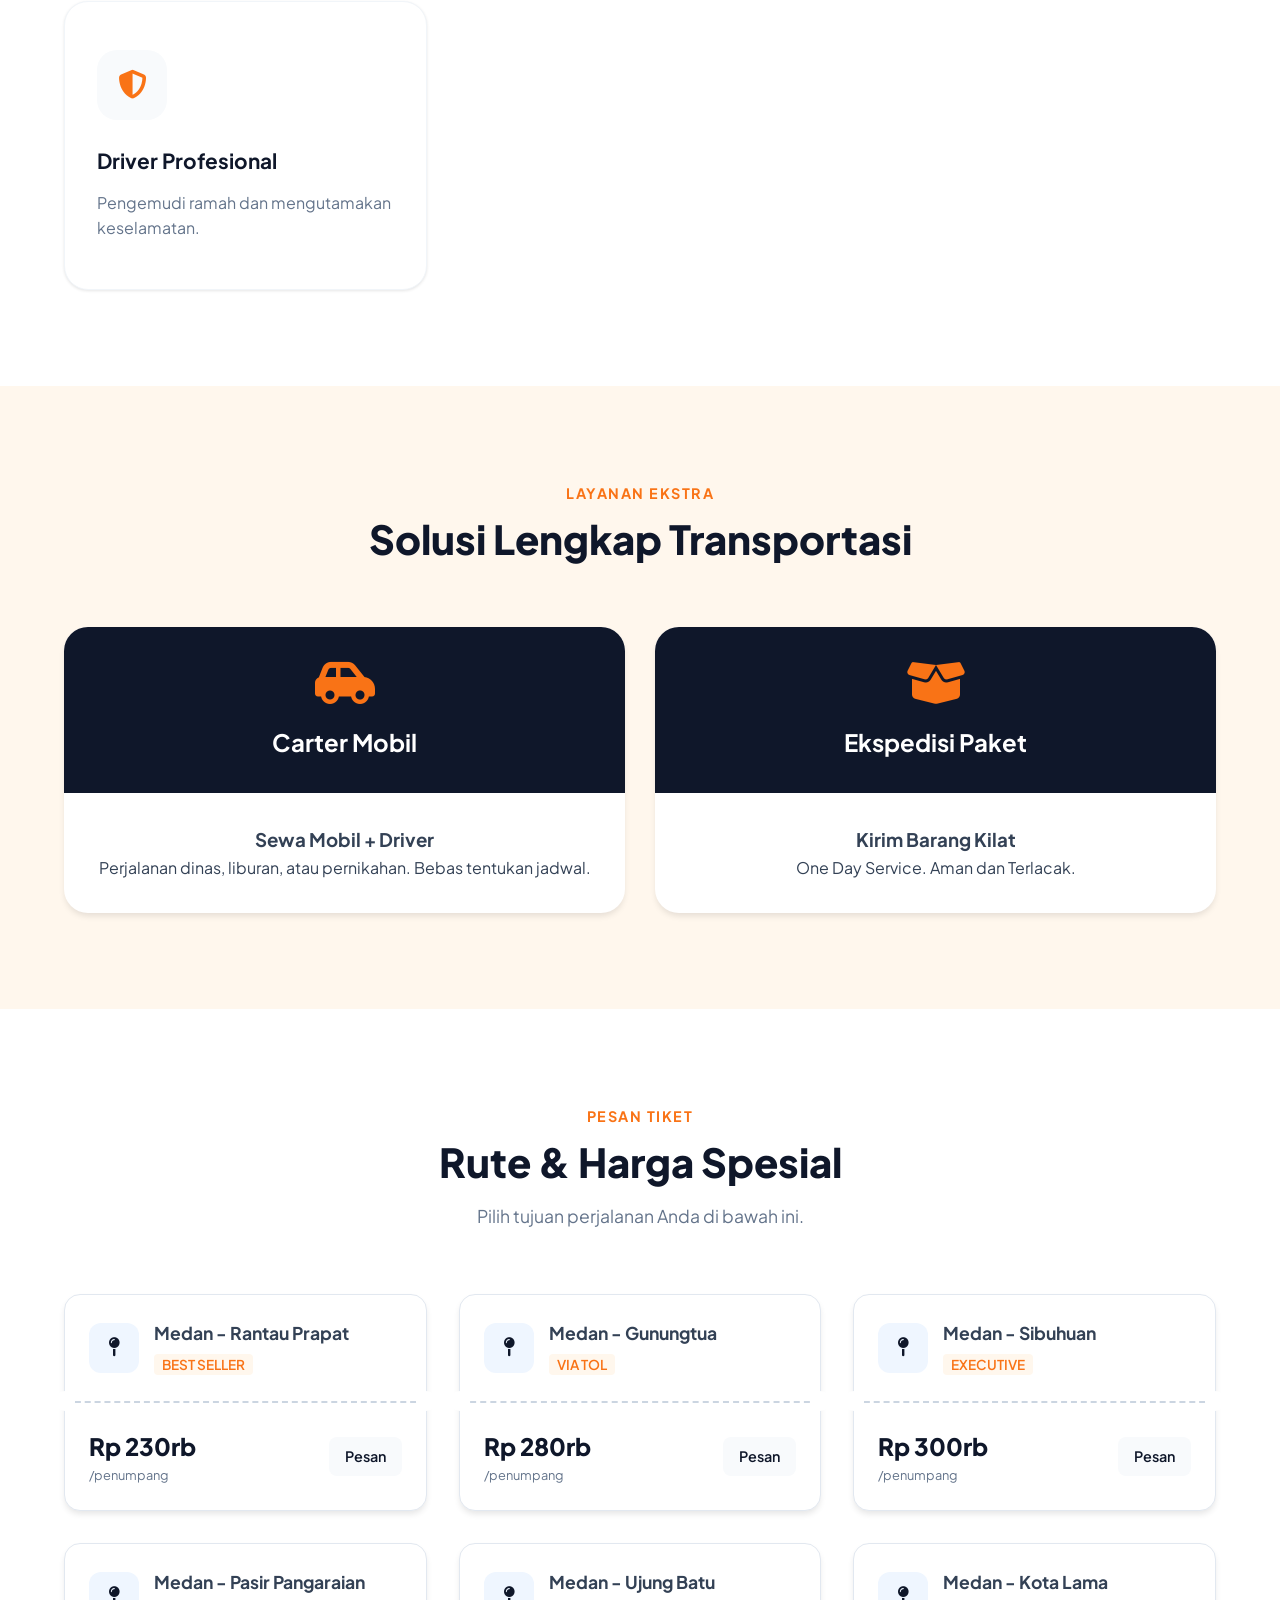
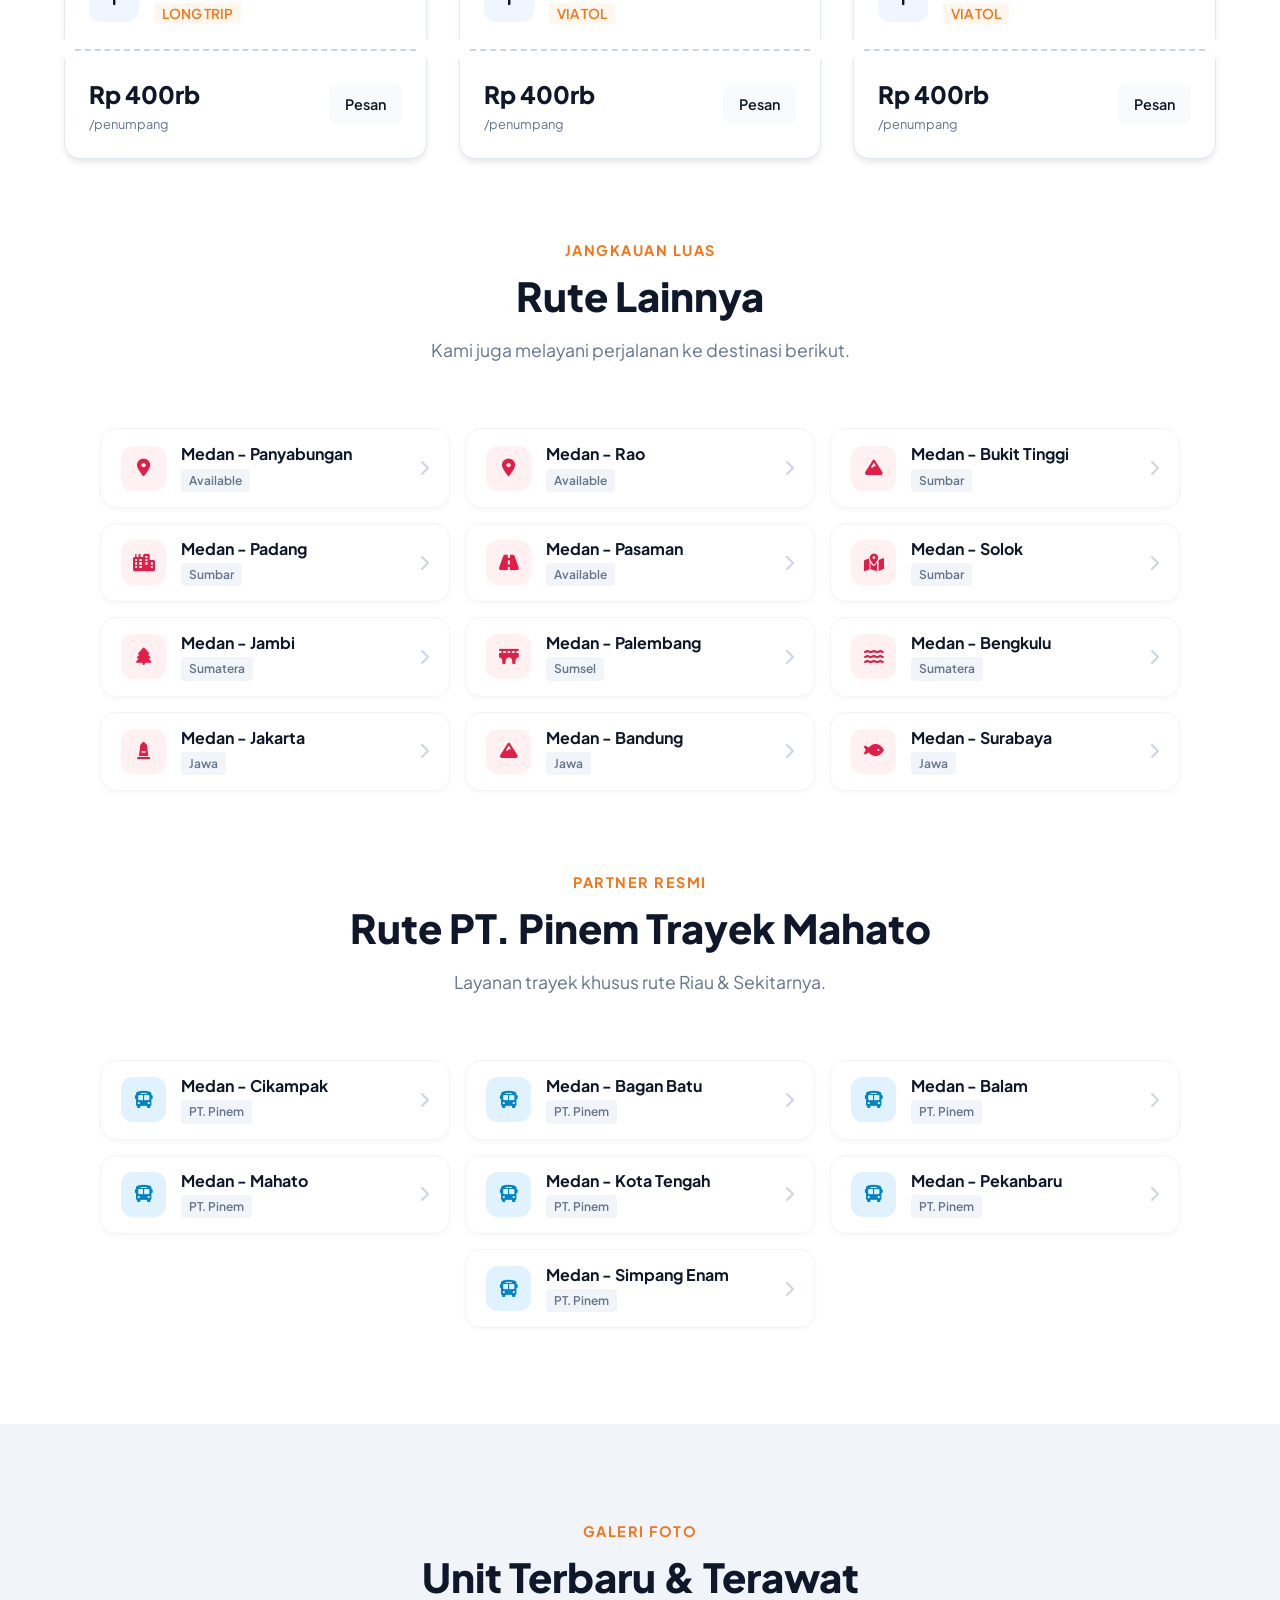
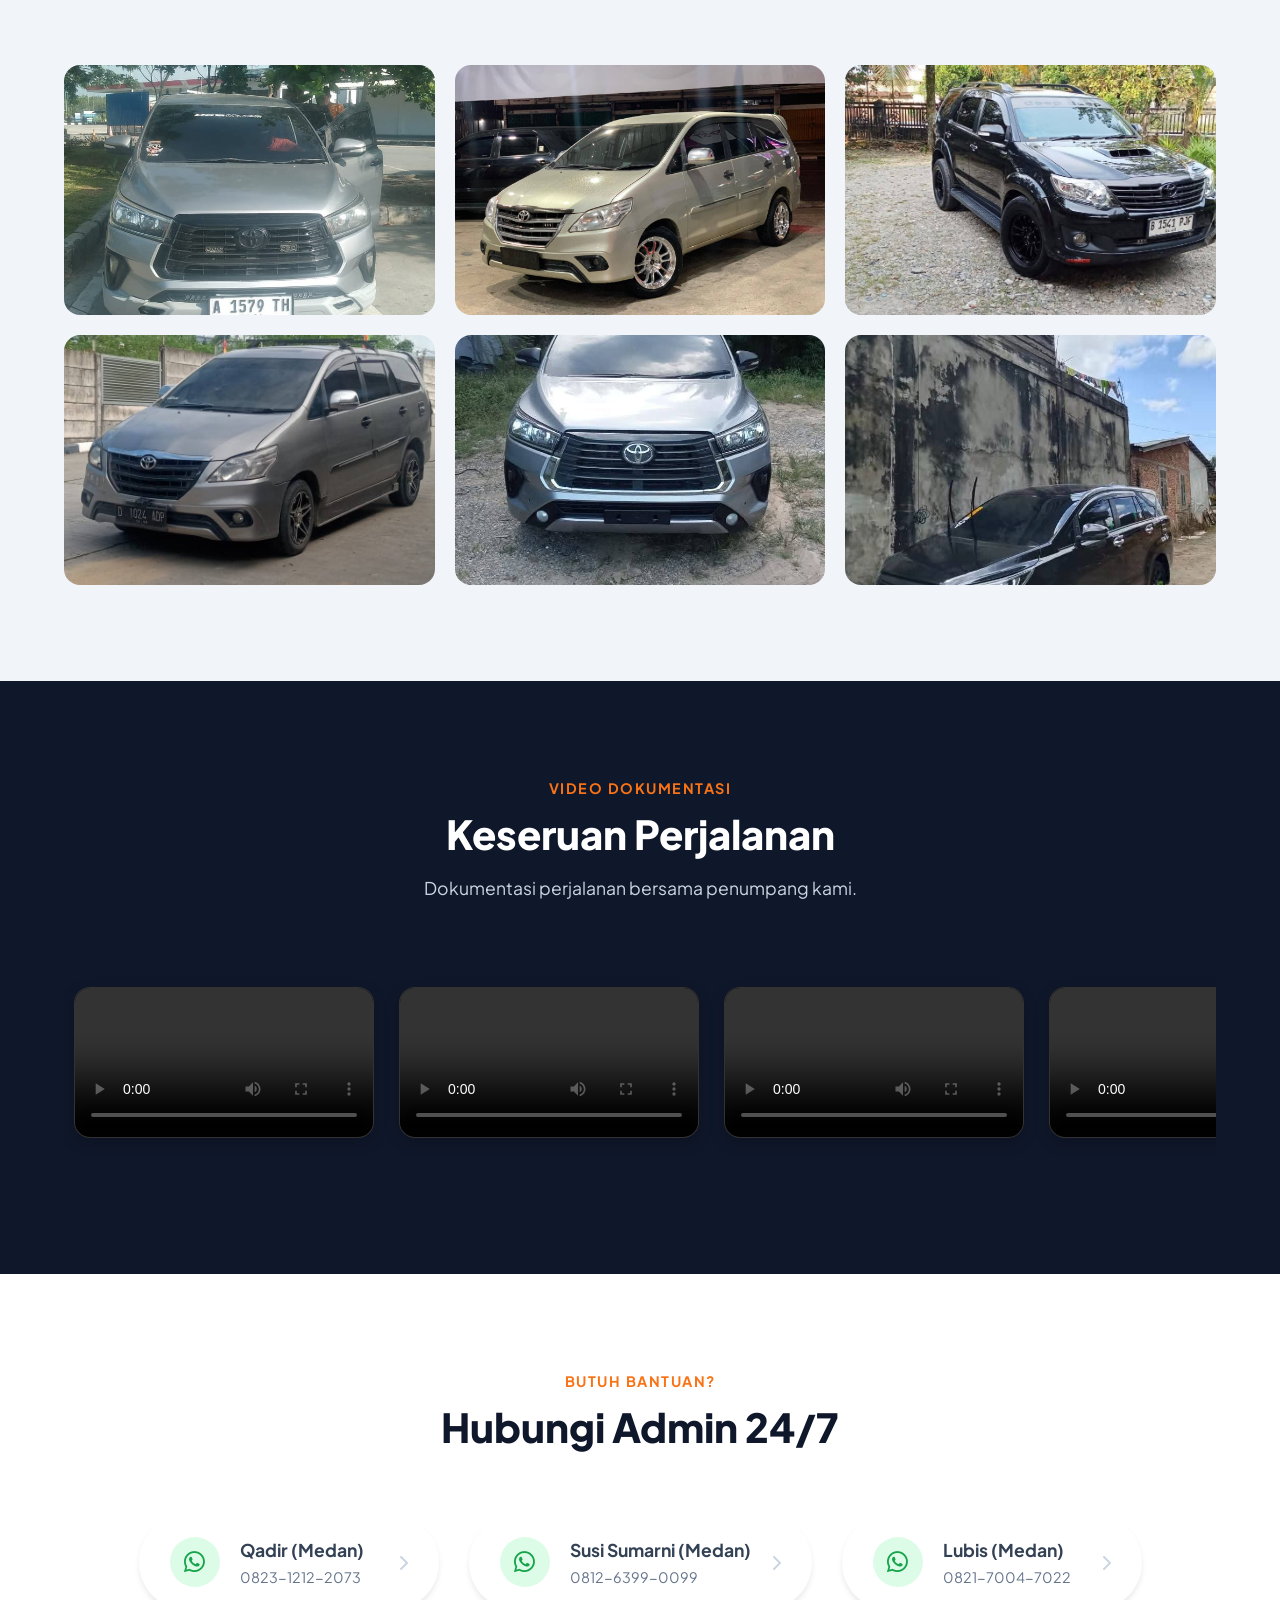
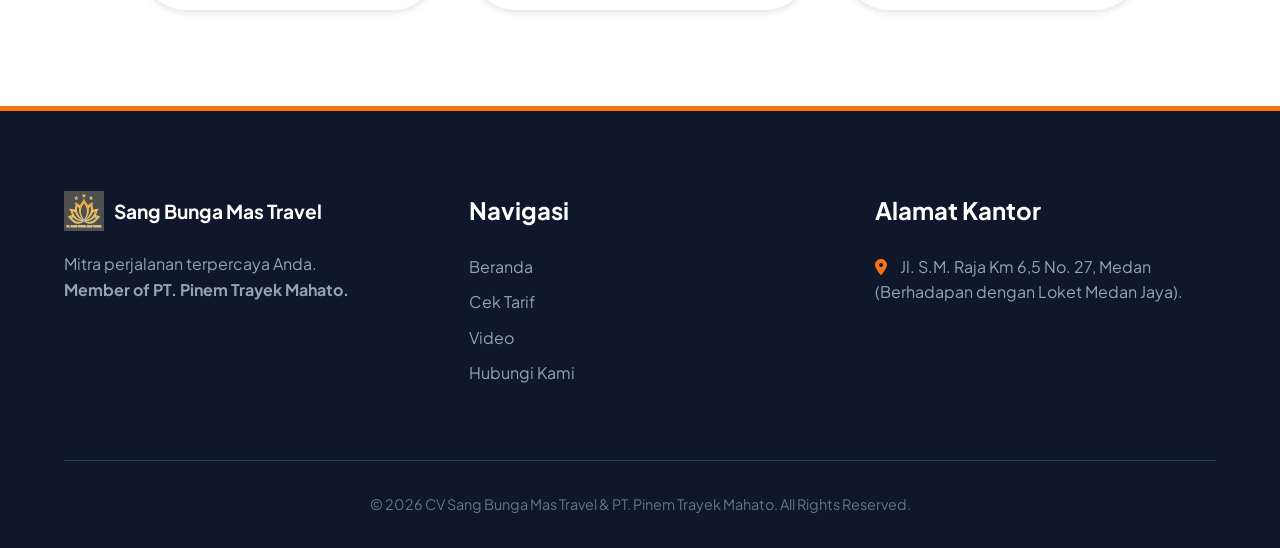
==== commit 8c36edc0: "Update index.html" ====
--- a/index.html
+++ b/index.html
@@ -1,4 +1,3 @@
-
 <!DOCTYPE html>
 <html lang="id">
 <head>
@@ -346,7 +345,7 @@
             </div>
         </div>
         <div class="footer-bottom">
-            &copy; 2024 CV Sang Bunga Mas Travel & PT. Pinem Trayek Mahato. All Rights Reserved.
+            &copy; 2026 CV Sang Bunga Mas Travel & PT. Pinem Trayek Mahato. All Rights Reserved.
         </div>
     </footer>
 
@@ -364,4 +363,4 @@
     <script src="assets/js/script.js"></script>
 
 </body>
-</html>+</html>
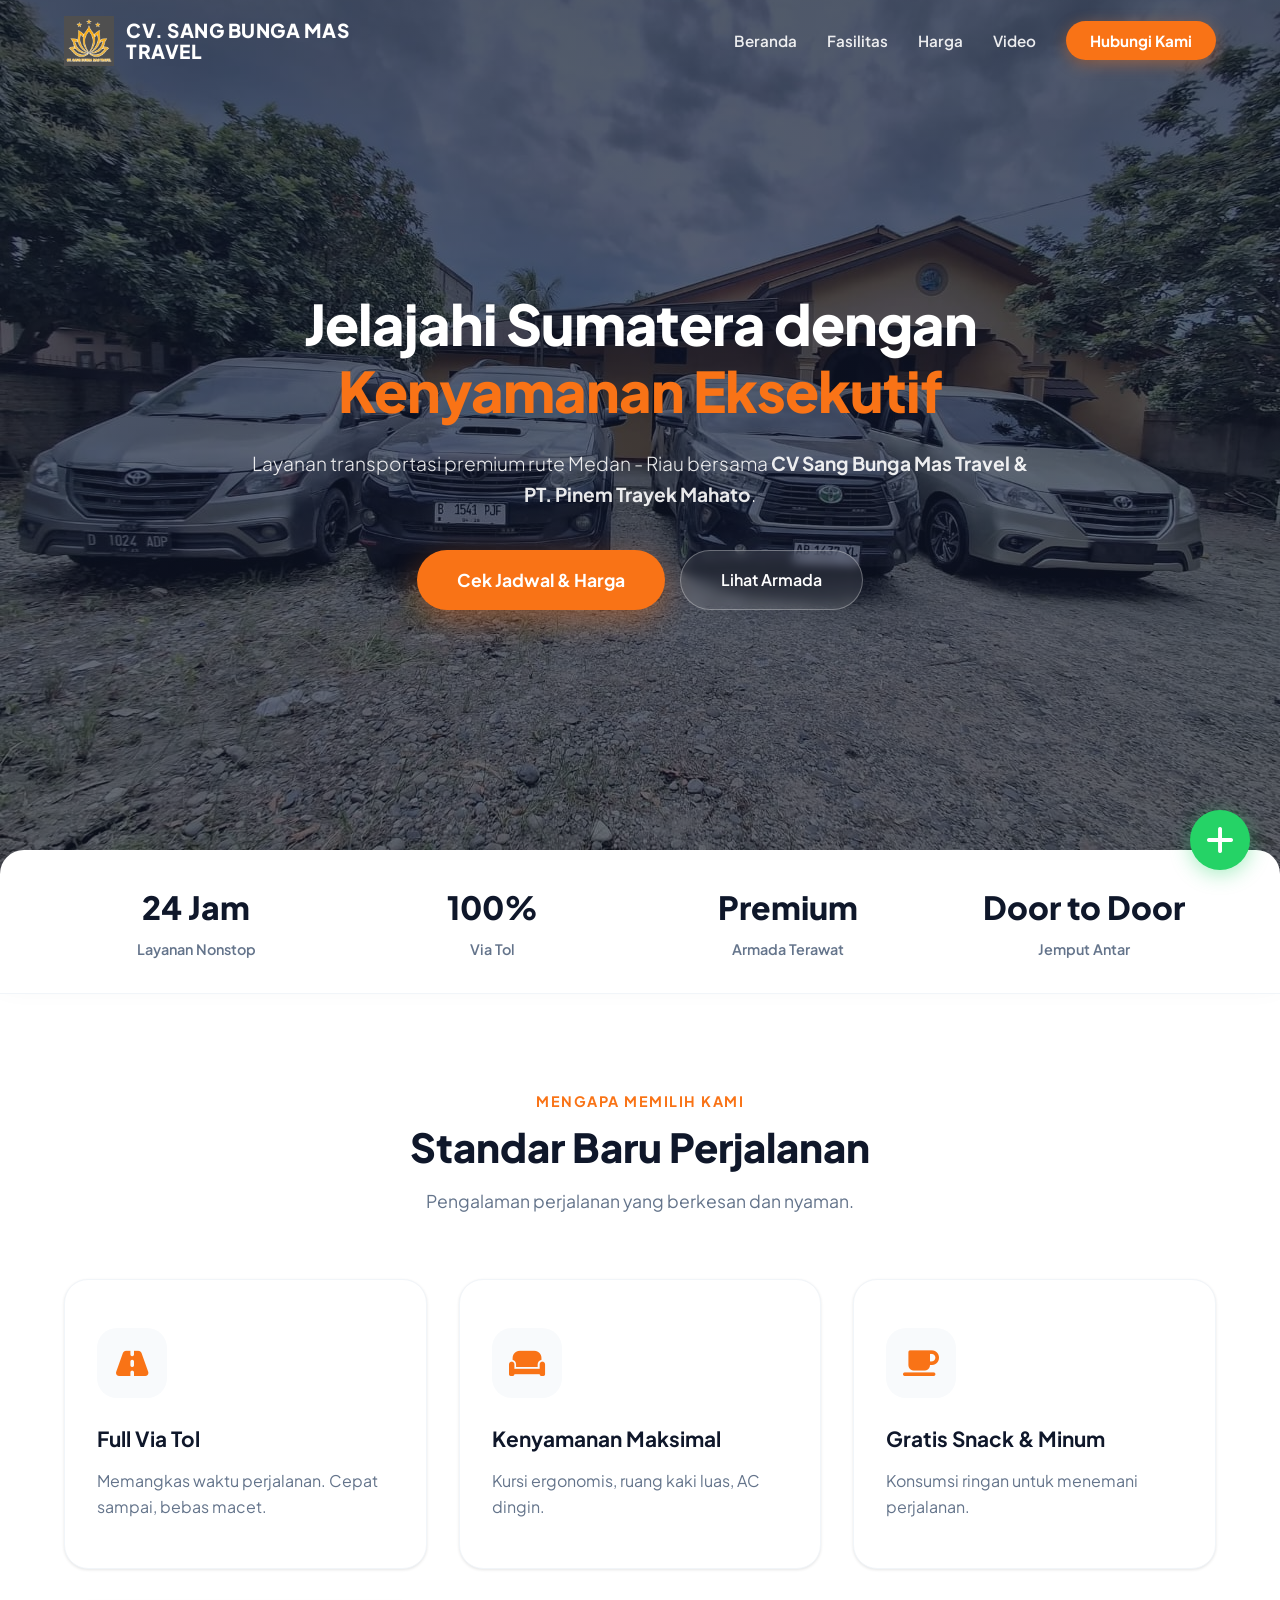
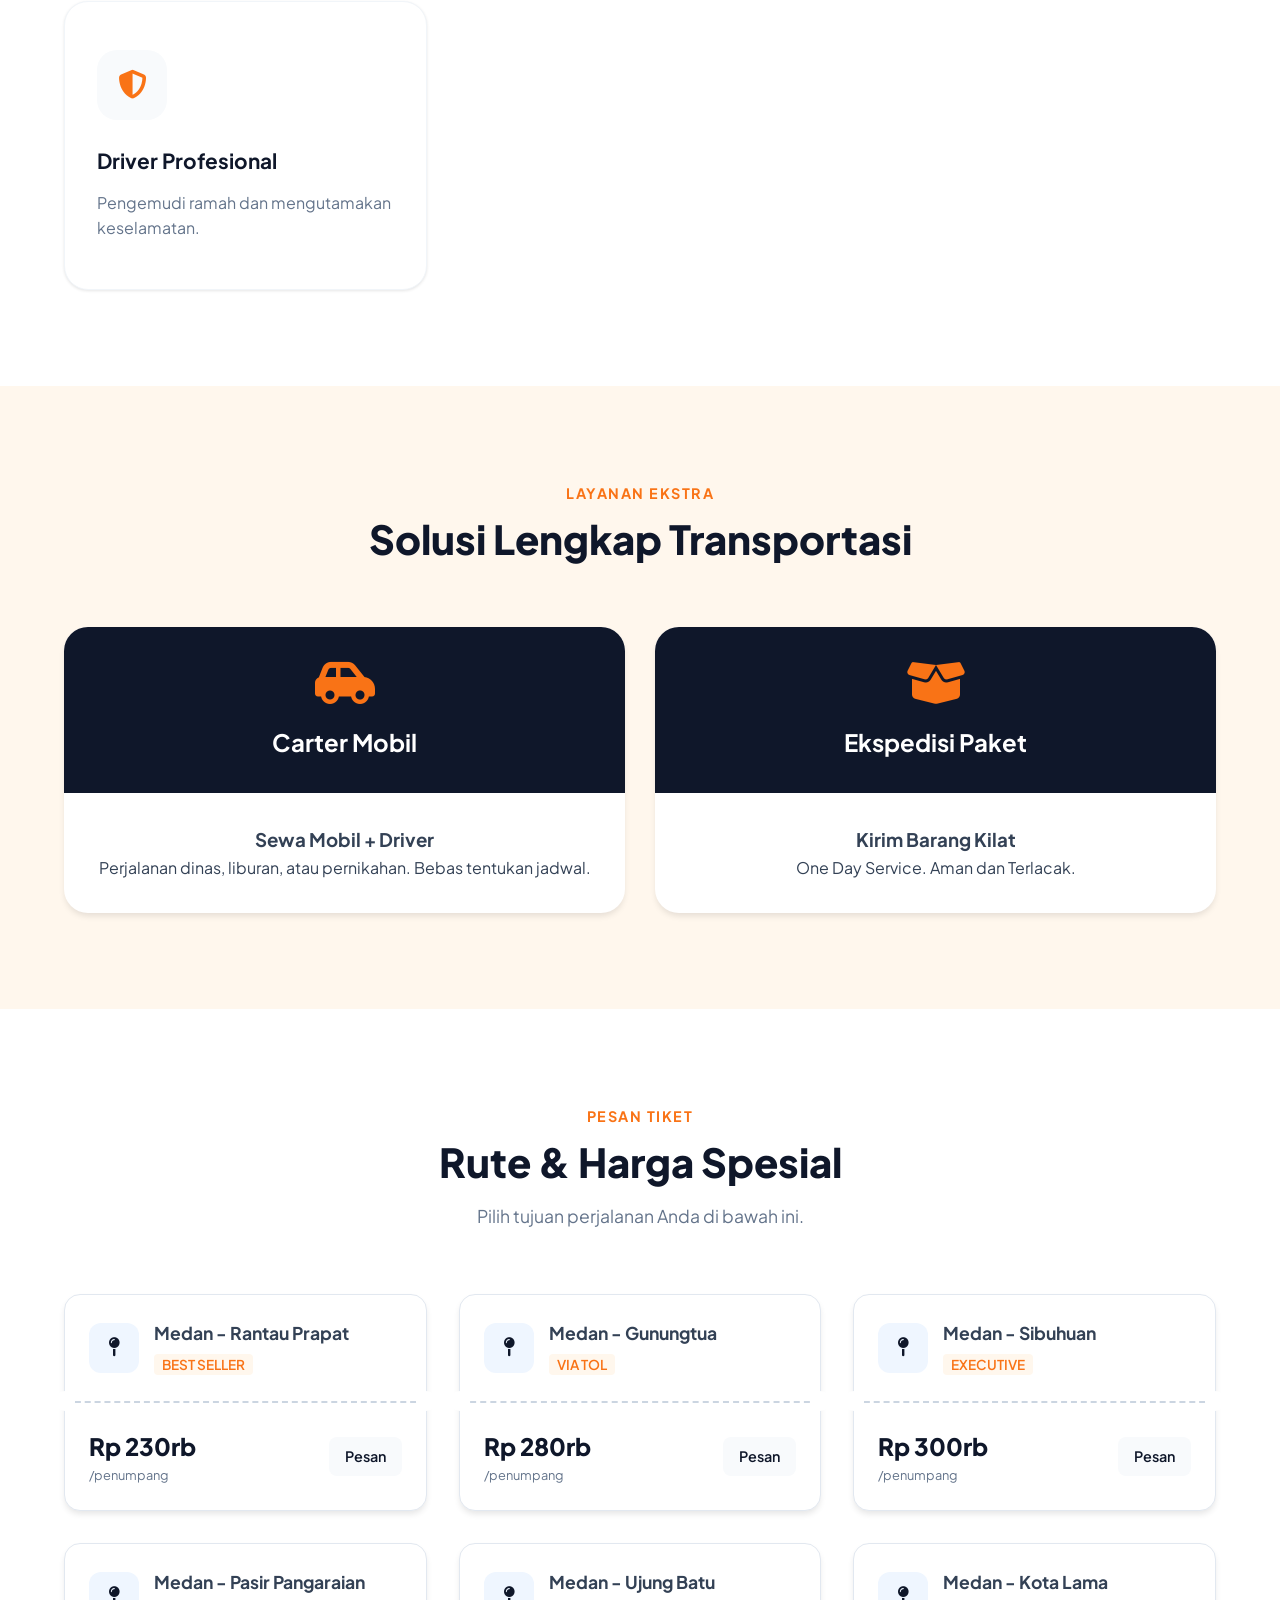
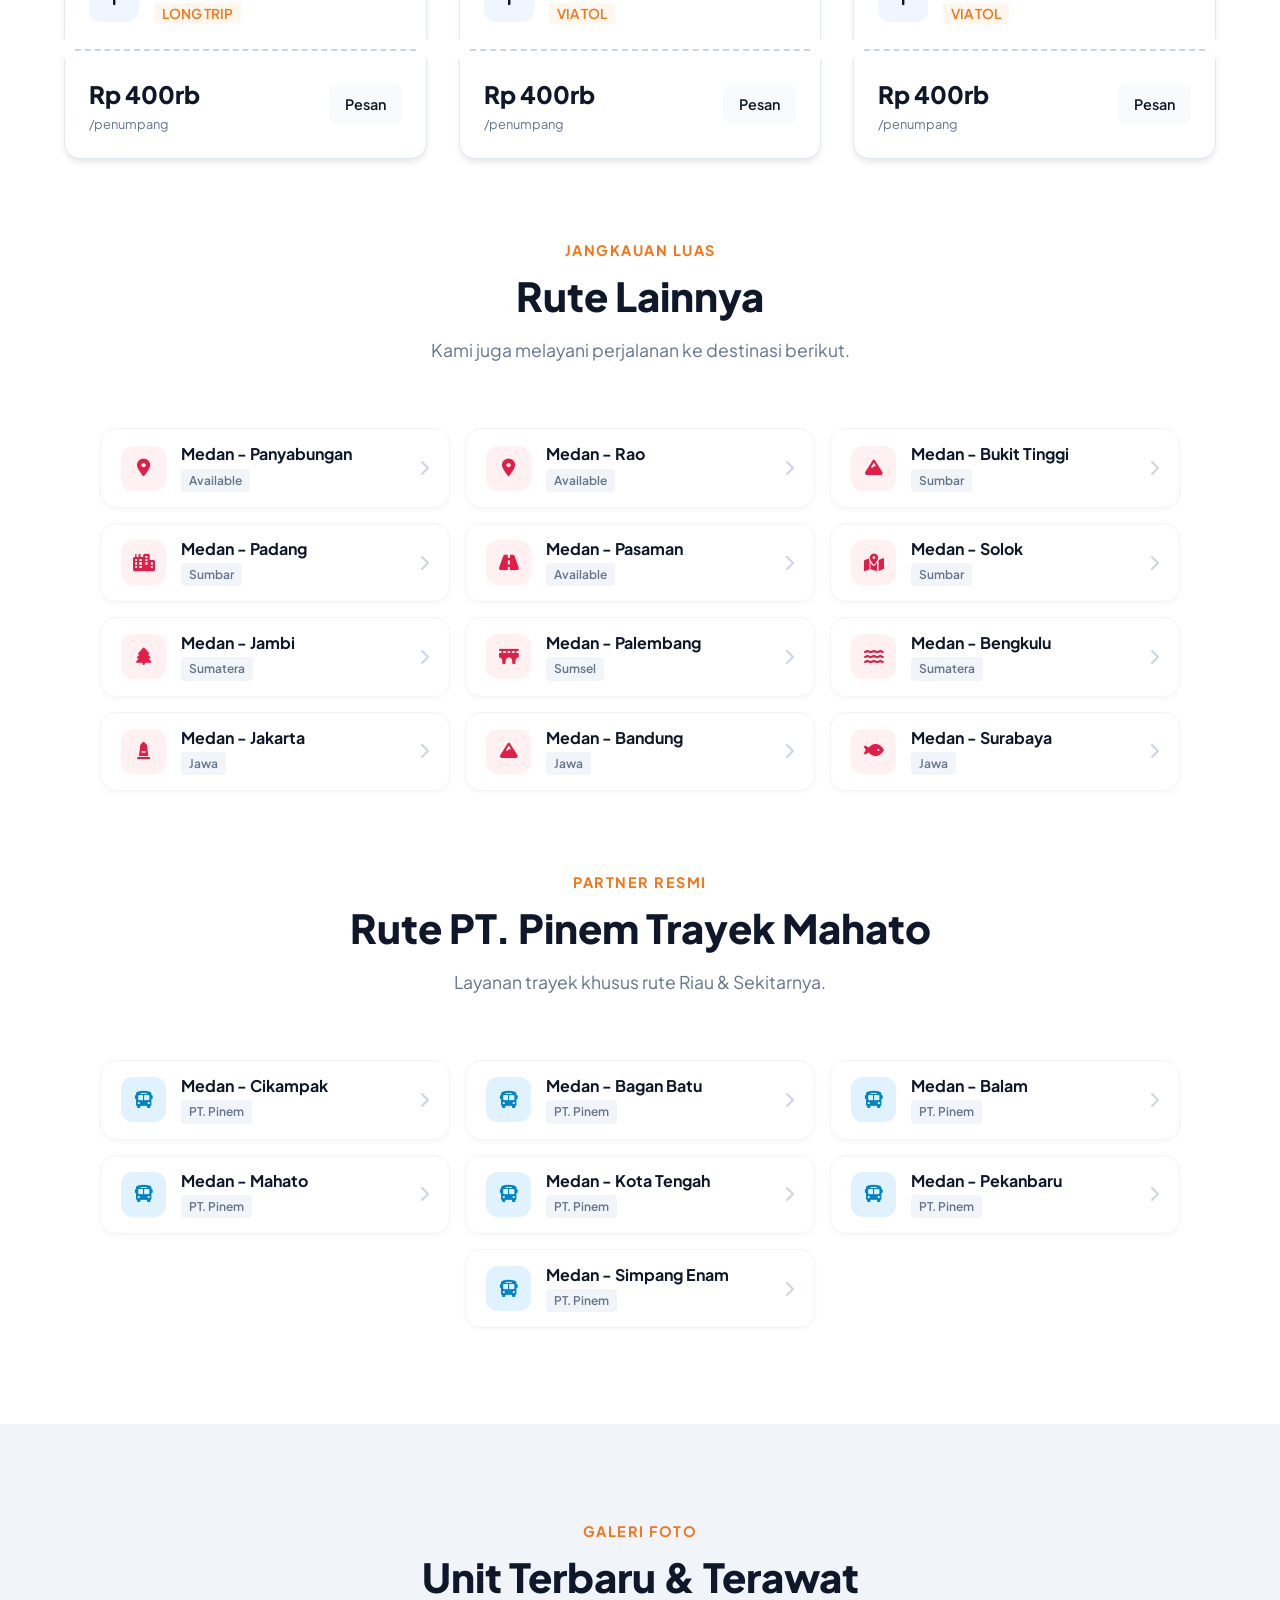
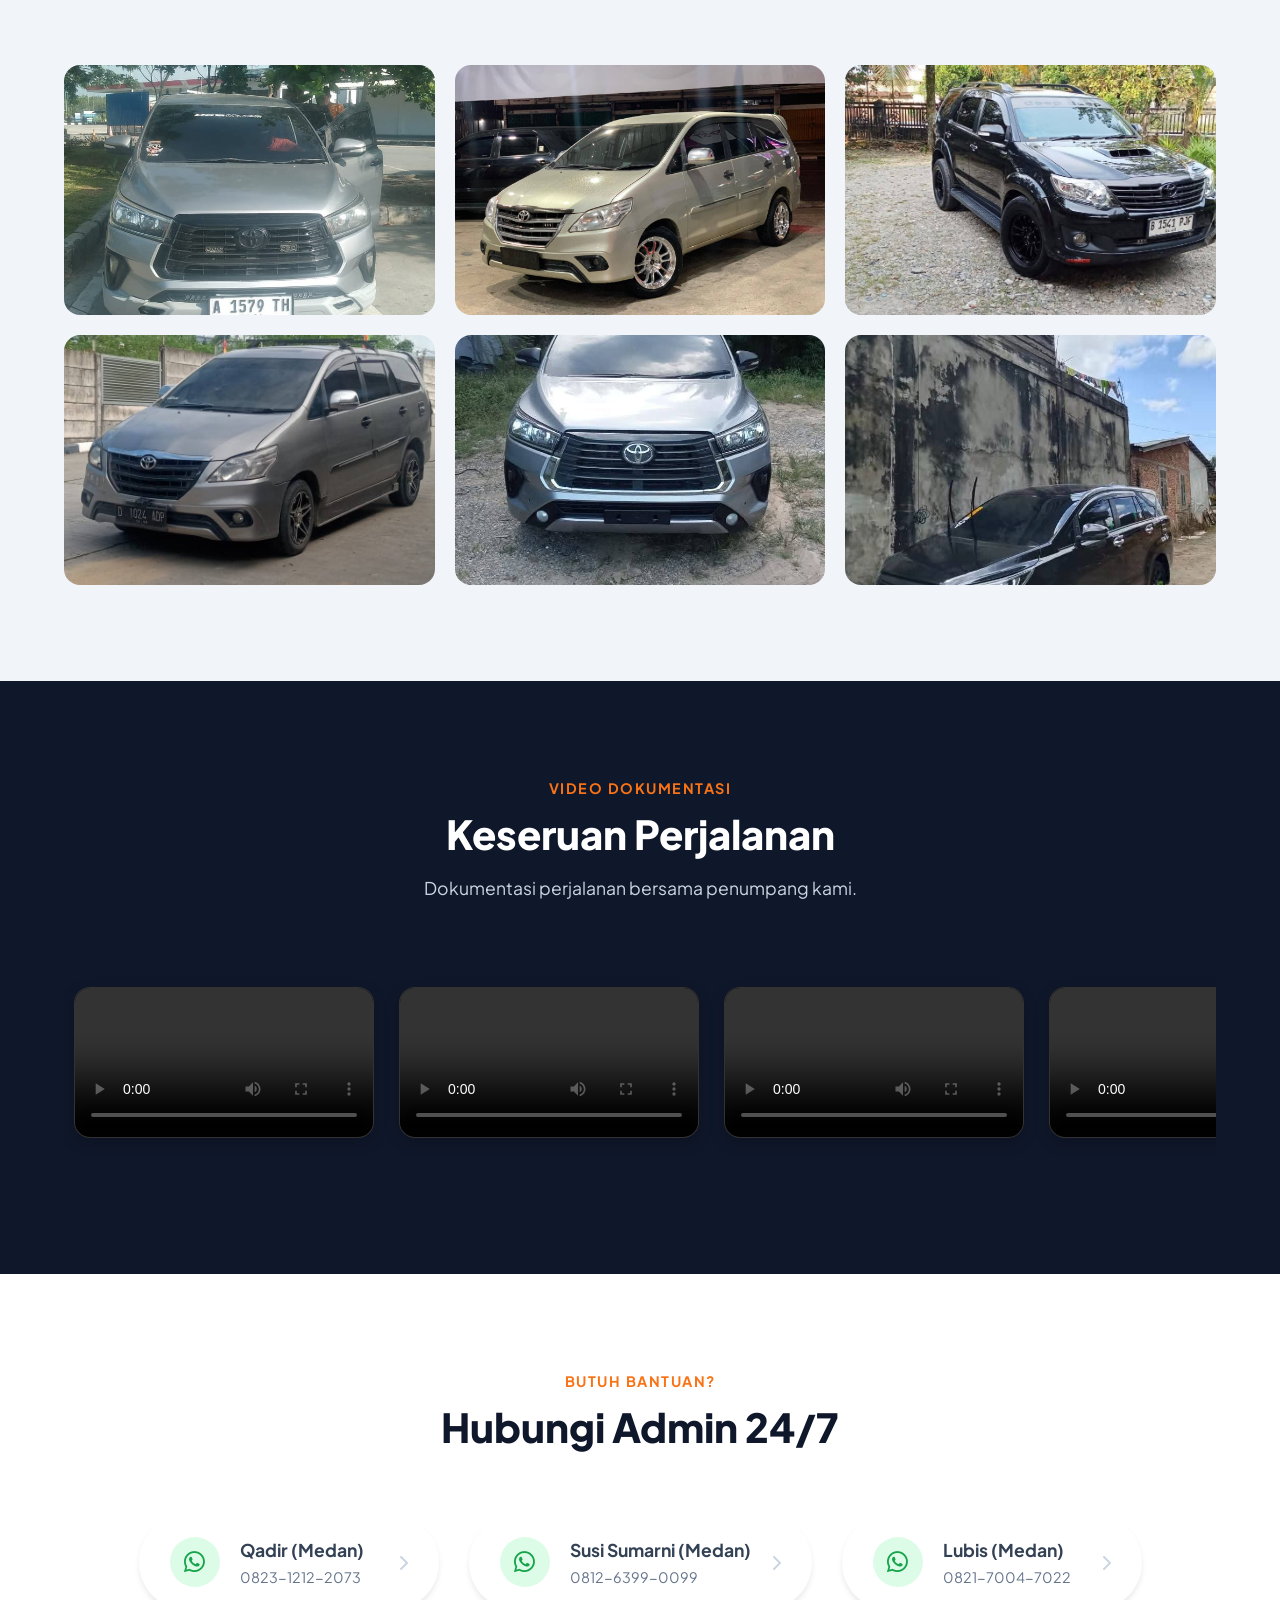
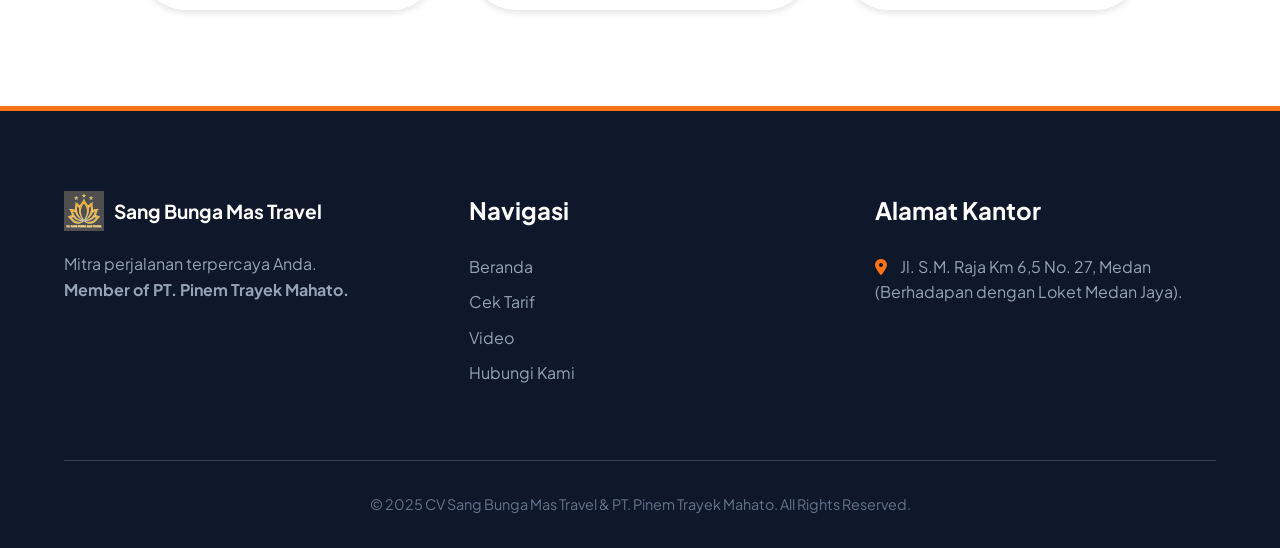
==== commit ac46a36f: "First Commit" ====
--- a/index.html
+++ b/index.html
@@ -345,7 +345,7 @@
             </div>
         </div>
         <div class="footer-bottom">
-            &copy; 2026 CV Sang Bunga Mas Travel & PT. Pinem Trayek Mahato. All Rights Reserved.
+            &copy; 2025 CV Sang Bunga Mas Travel & PT. Pinem Trayek Mahato. All Rights Reserved.
         </div>
     </footer>
 
